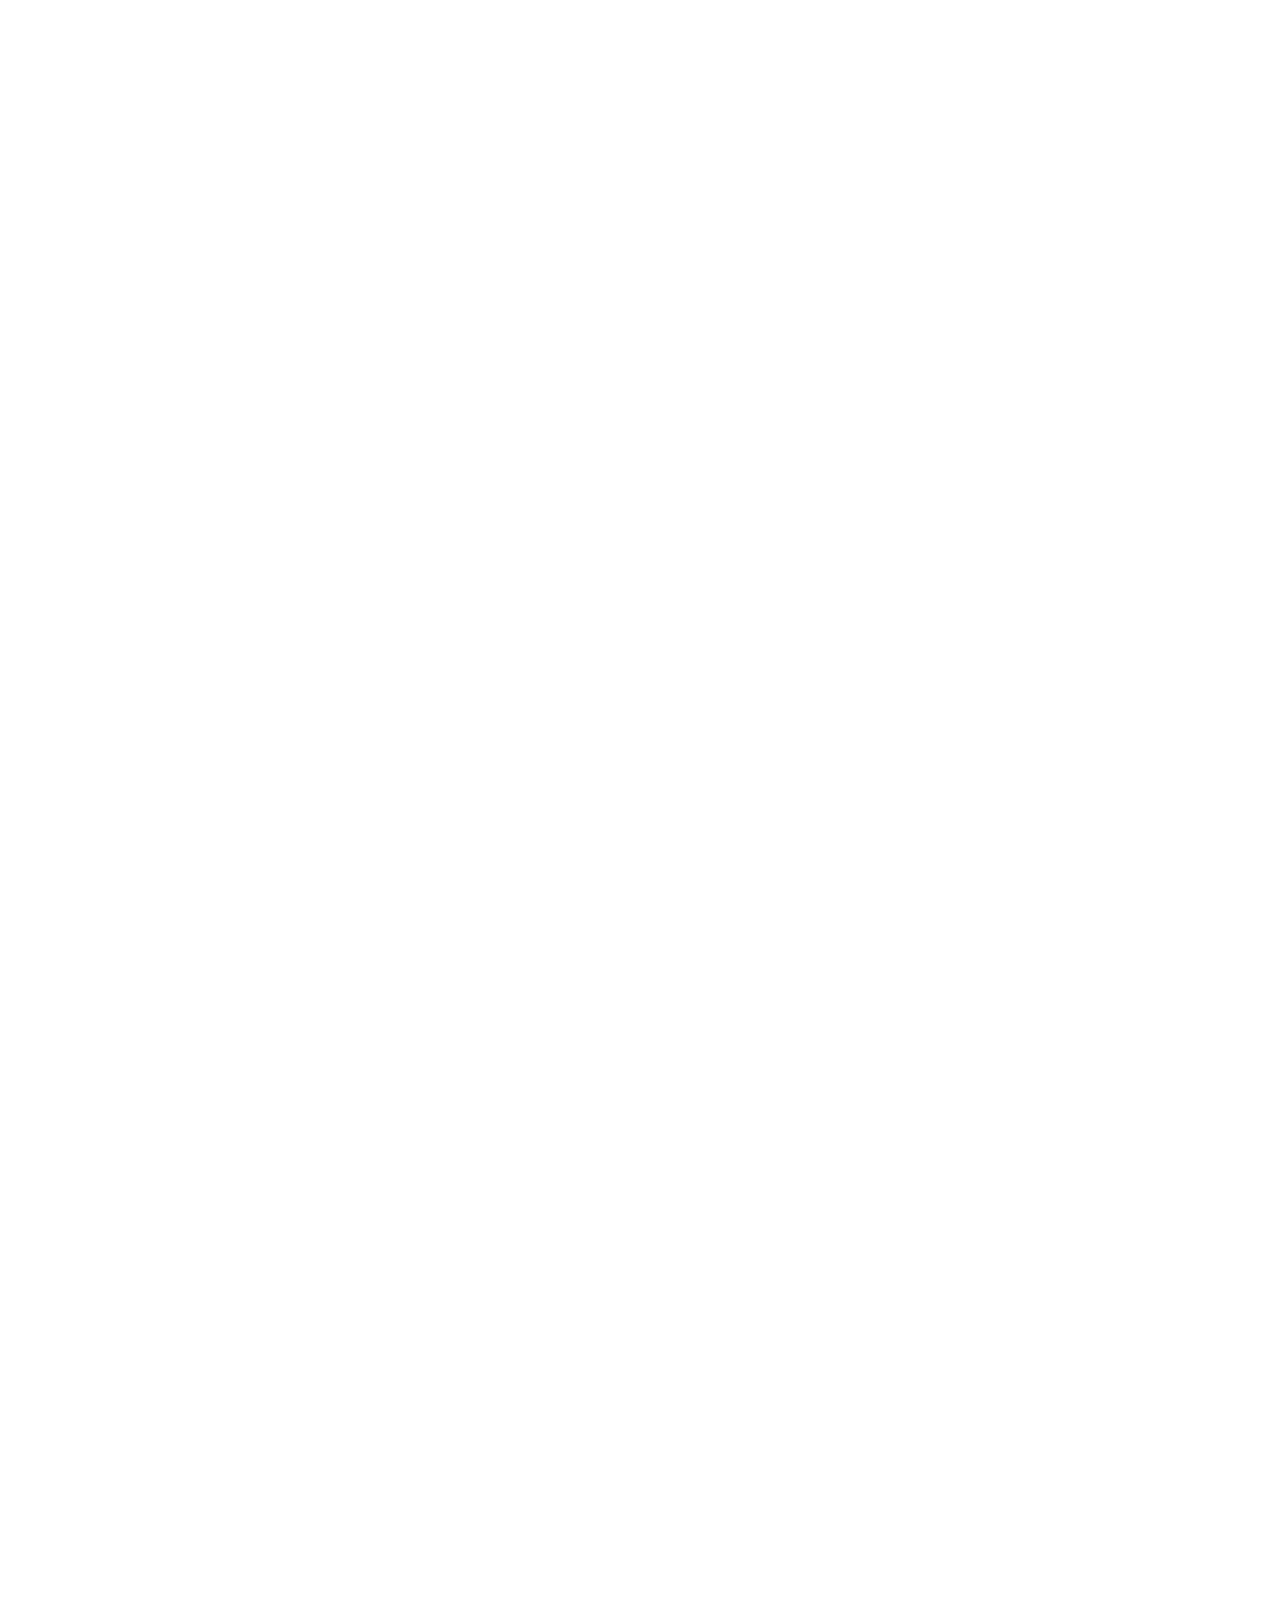
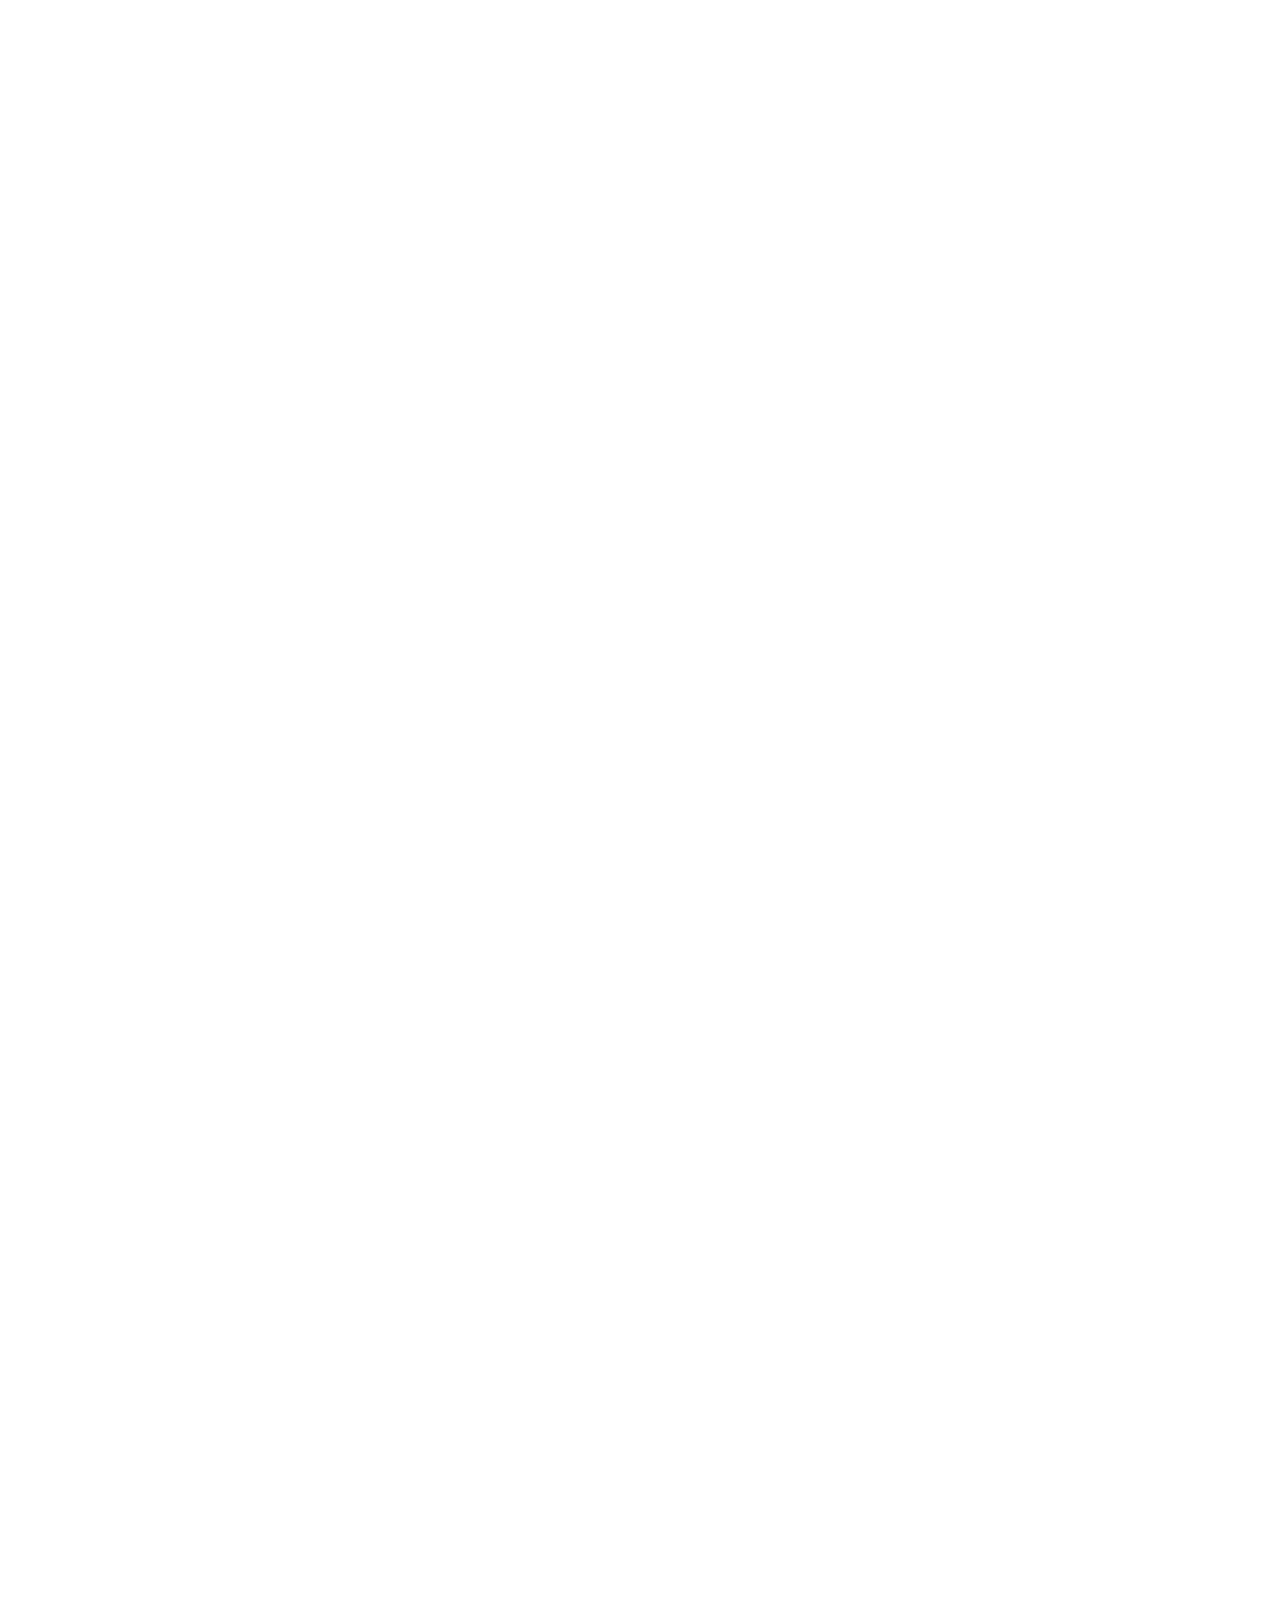
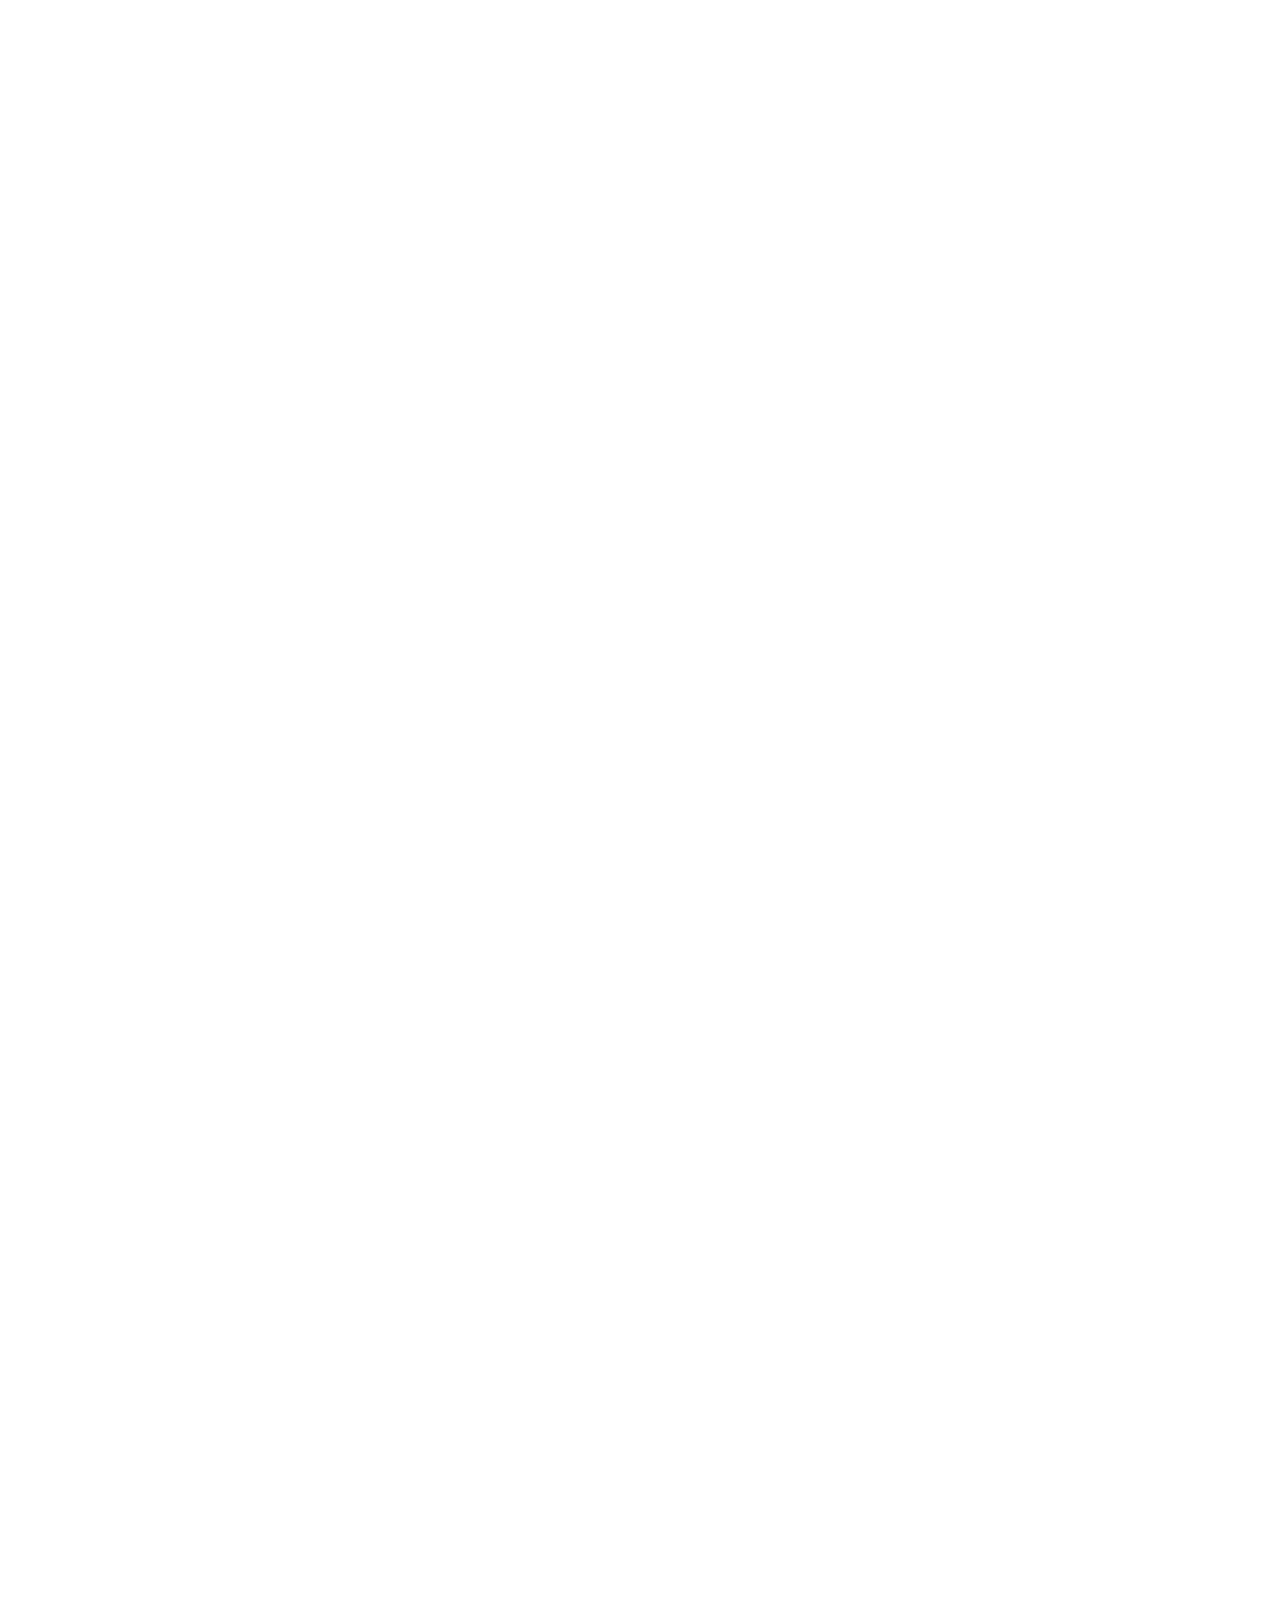
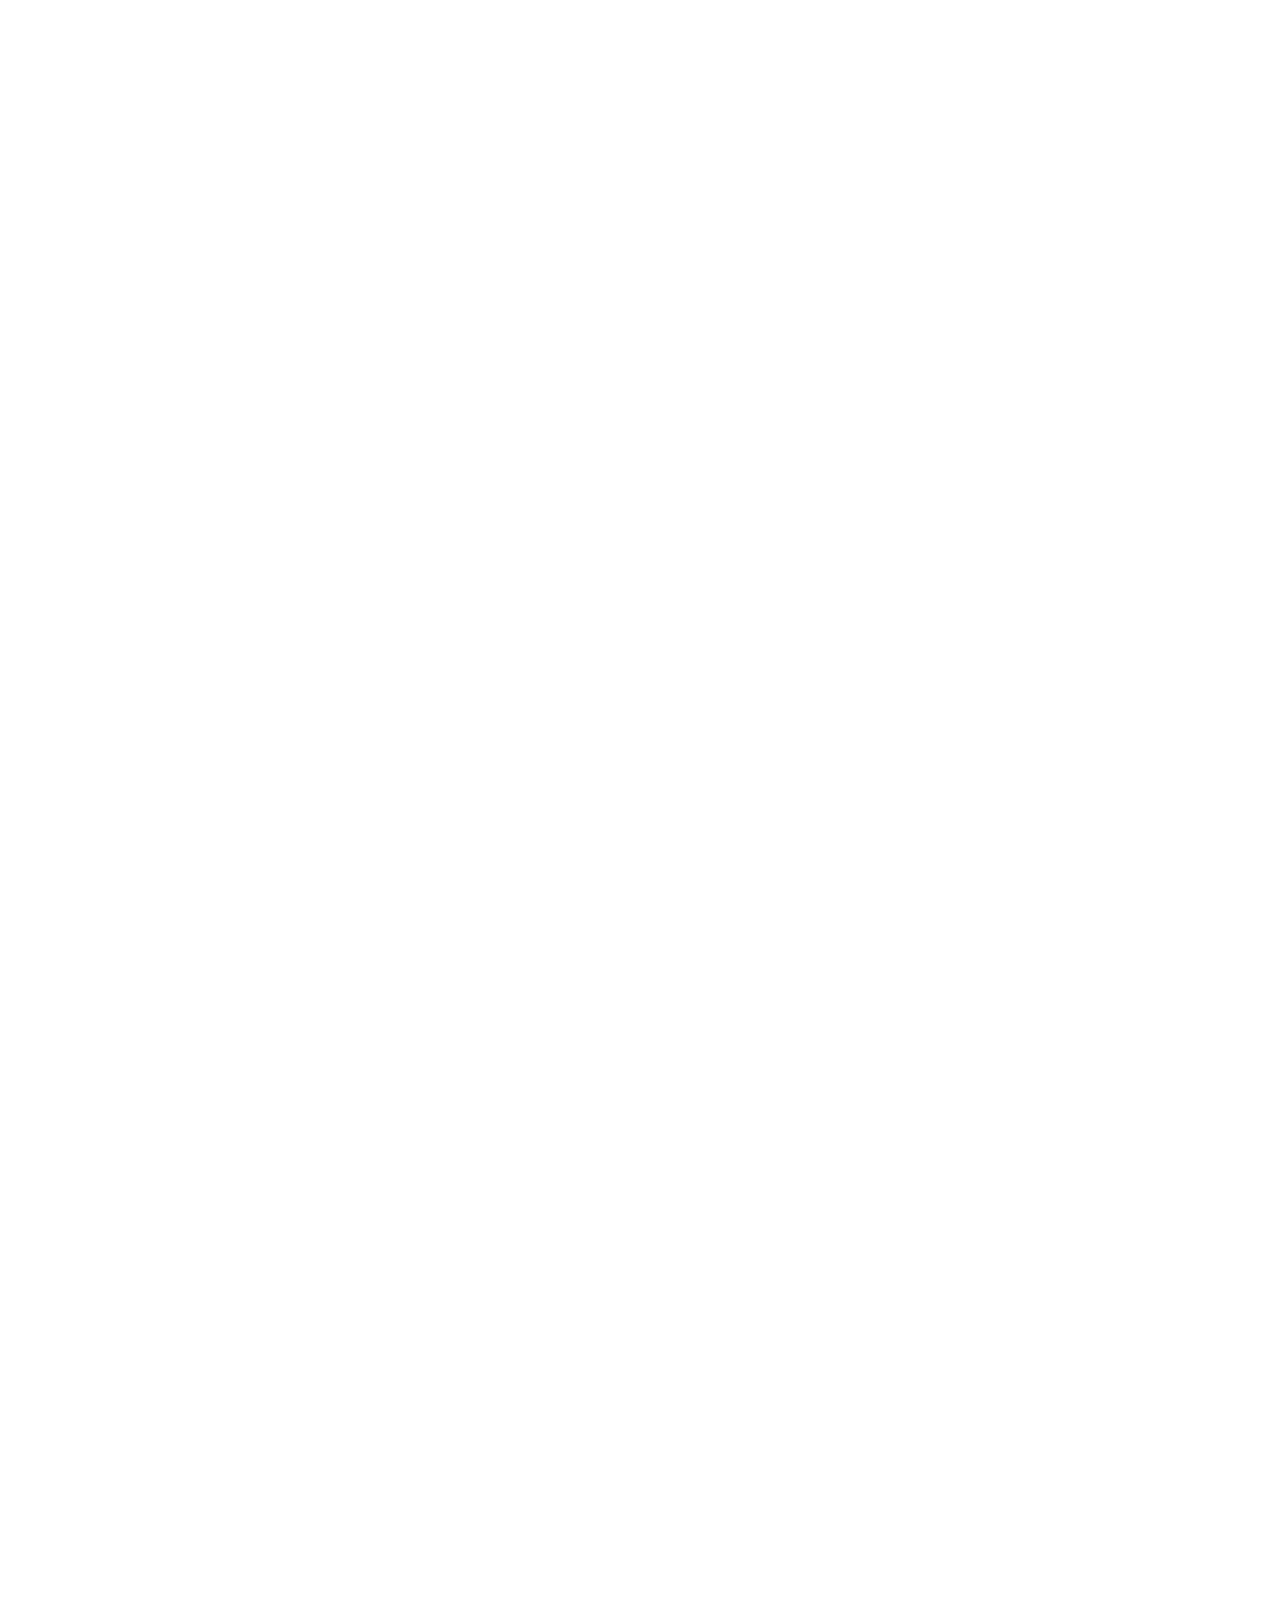
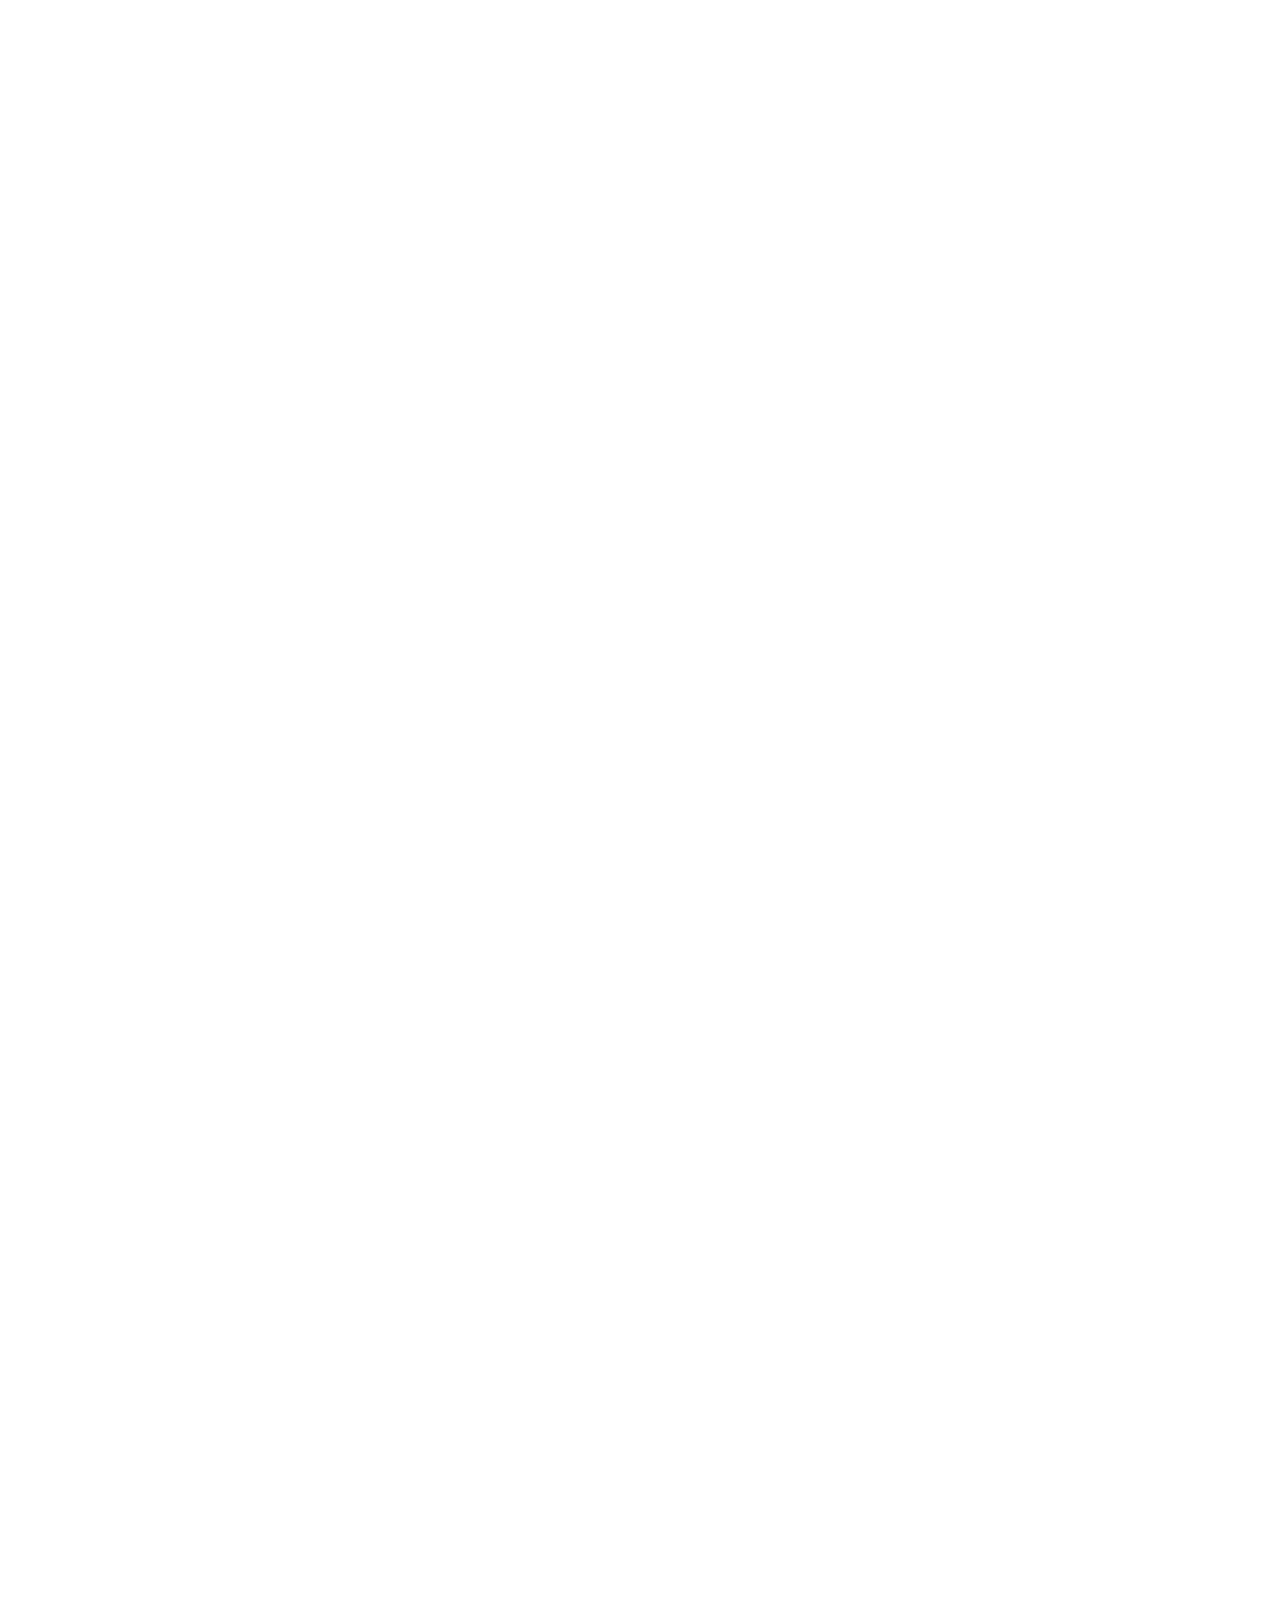
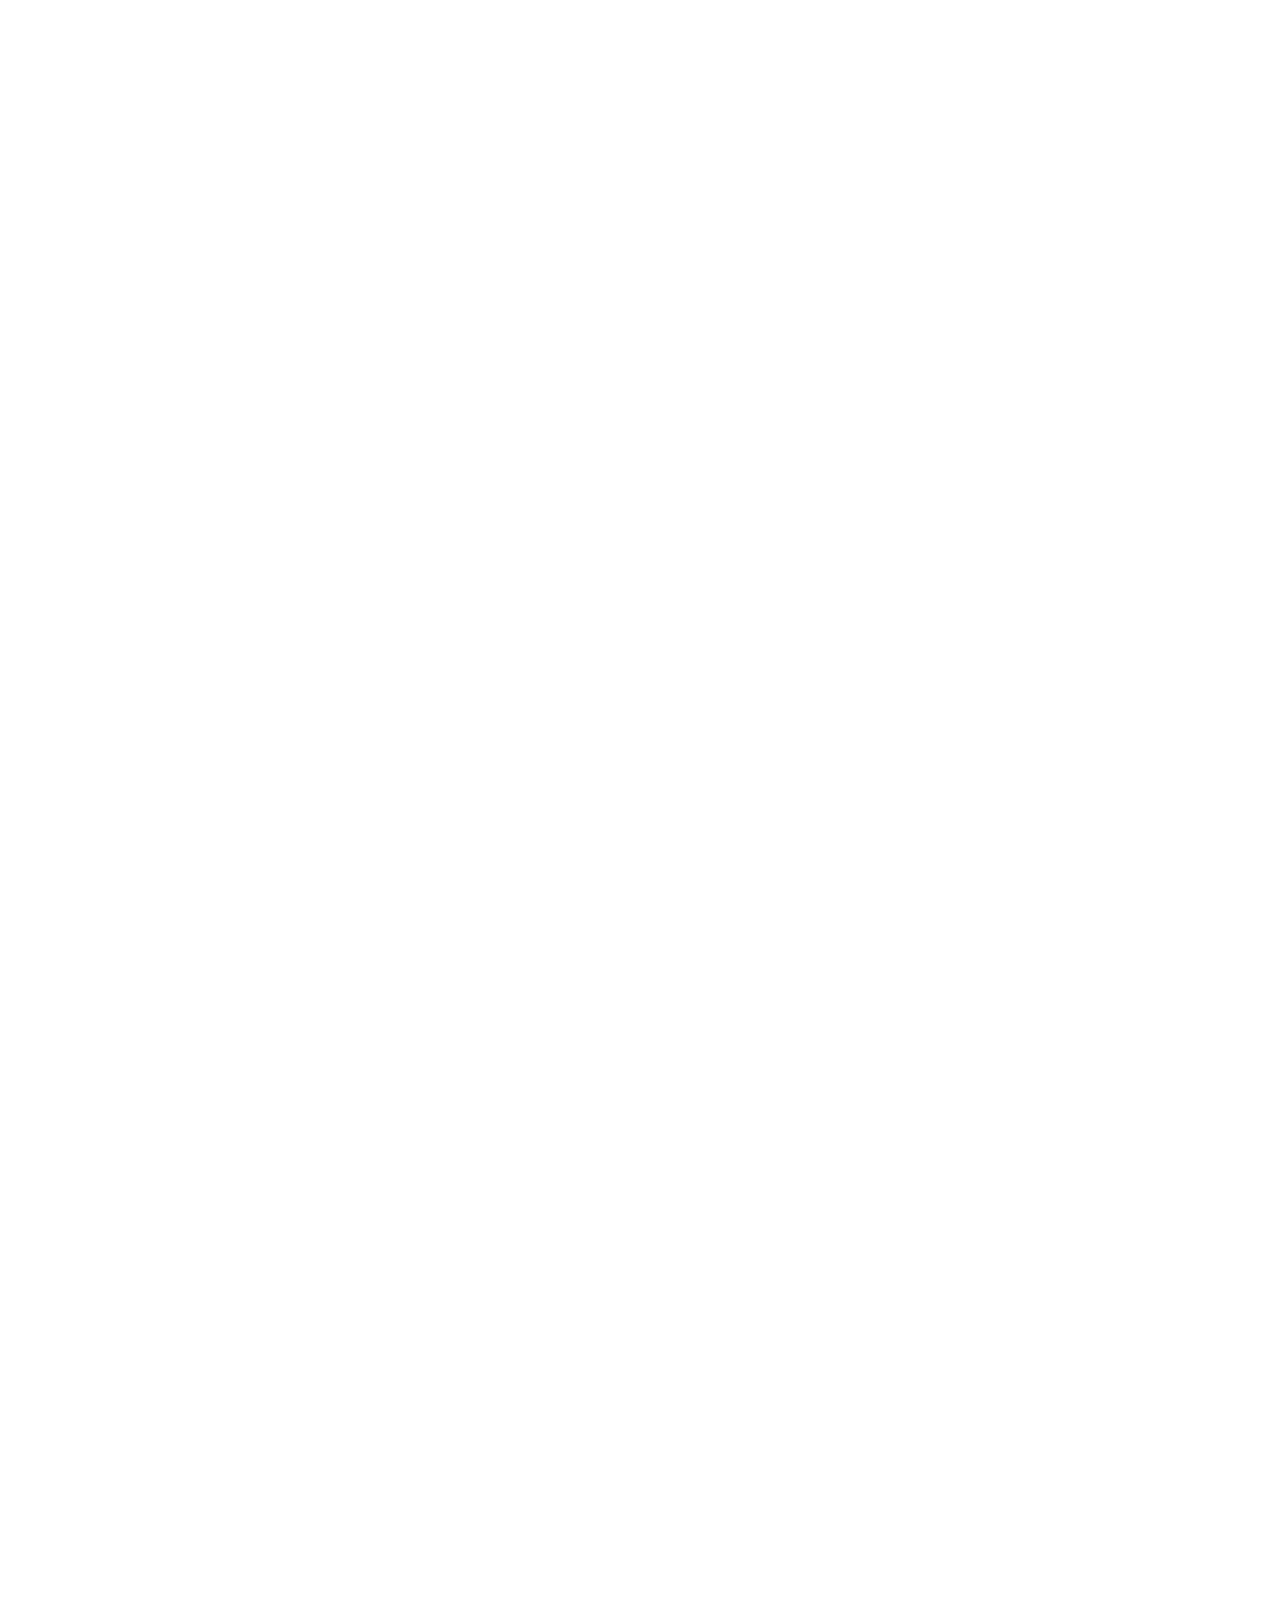
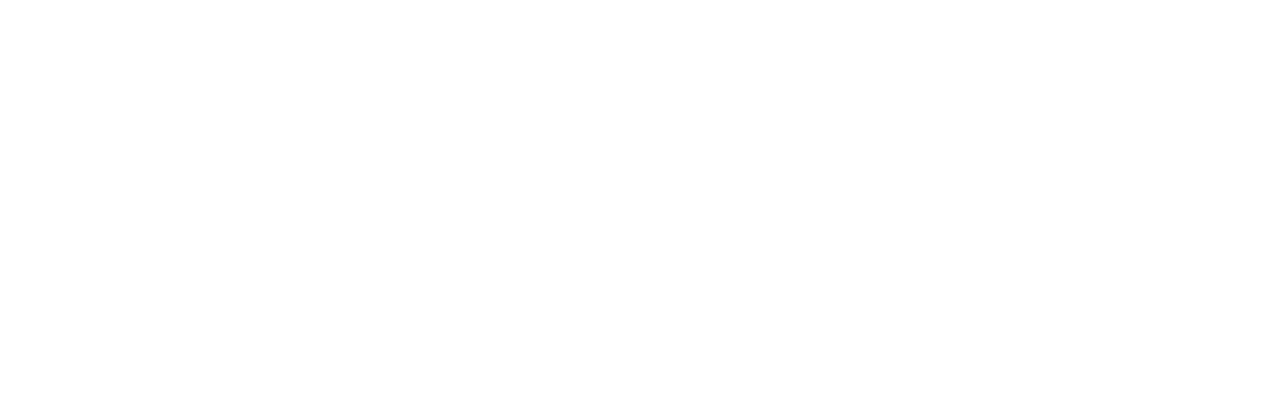
==== index.html @ 6f18d195 "Merge branch 'master' of https://github.com/ApproxNeo/ApproxNeo.github.io" ====
﻿<!DOCTYPE html>

<html lang="en" xmlns="http://www.w3.org/1999/xhtml">
<head>
    <meta charset="utf-8" />
    <title>Maybelline</title>
    <meta name="authors" content="Aidel, Clement, Dashini, Isha, Jing Yu " />
    <meta name="description" content="FED Website" />

    <script src="js/jquery-3.3.1.min.js"></script>
    <script src="js/bootstrap.min.js"></script>
    <script src="https://www.w3schools.com/lib/w3.js"></script>

    <link rel="stylesheet" href="css/harry-styles.css">
    <link rel="stylesheet" href="css/bootstrap.min.css">
</head>
<body>
    
        <!--header-->
        <div class="row">

            <div class="col-sm-12 row-no-gutters">

                <div w3-include-html="header.html"></div>

            </div>
        </div>

        <!--content-->
        <div class="row">
            <div class="col-sm-12">
                <main>

                </main>
            </div>
        </div>

    
    <section style="height:10000px"></section>


    <script>
        w3.includeHTML();
    </script>

</body>
</html>
---- css/harry-styles.css ----
﻿@charset "UTF-8";

/* Set the box-sizing model to border-box for all the elements in the document */

}
* {
  box-sizing: inherit;
}
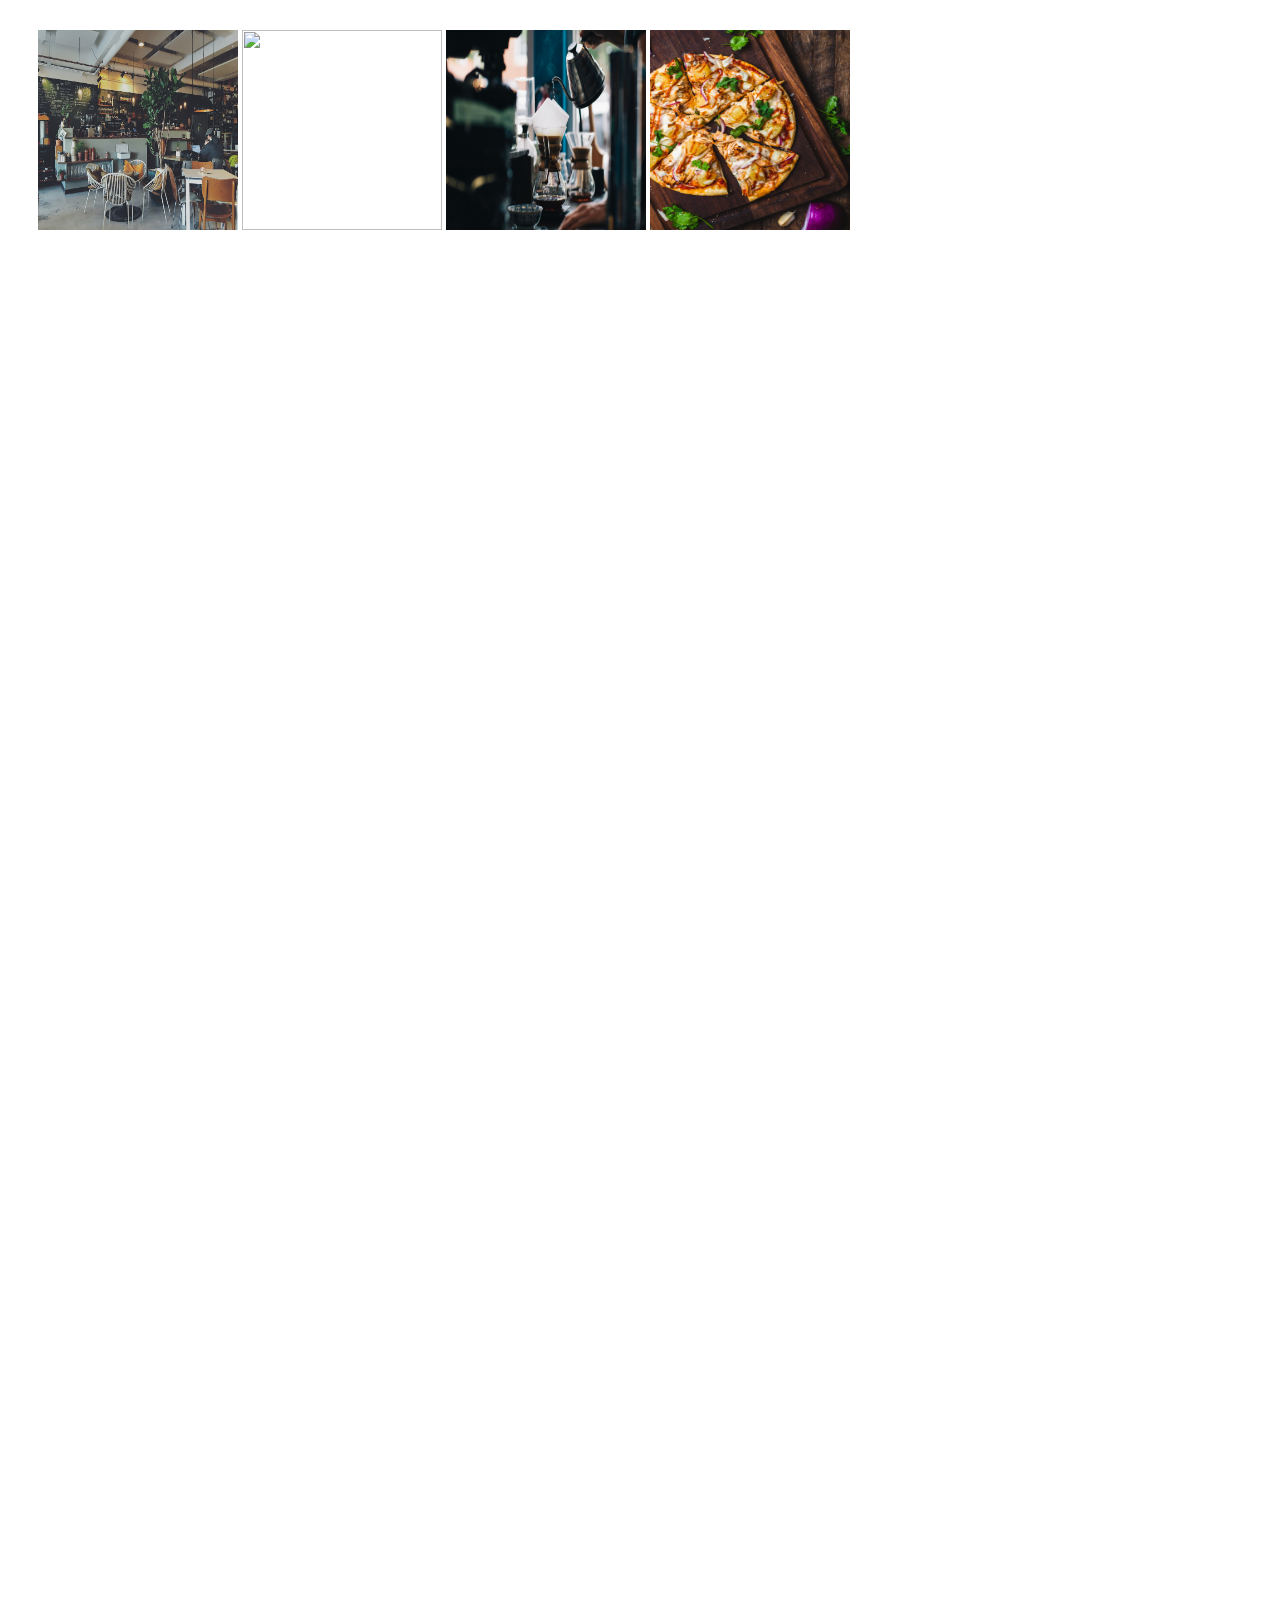
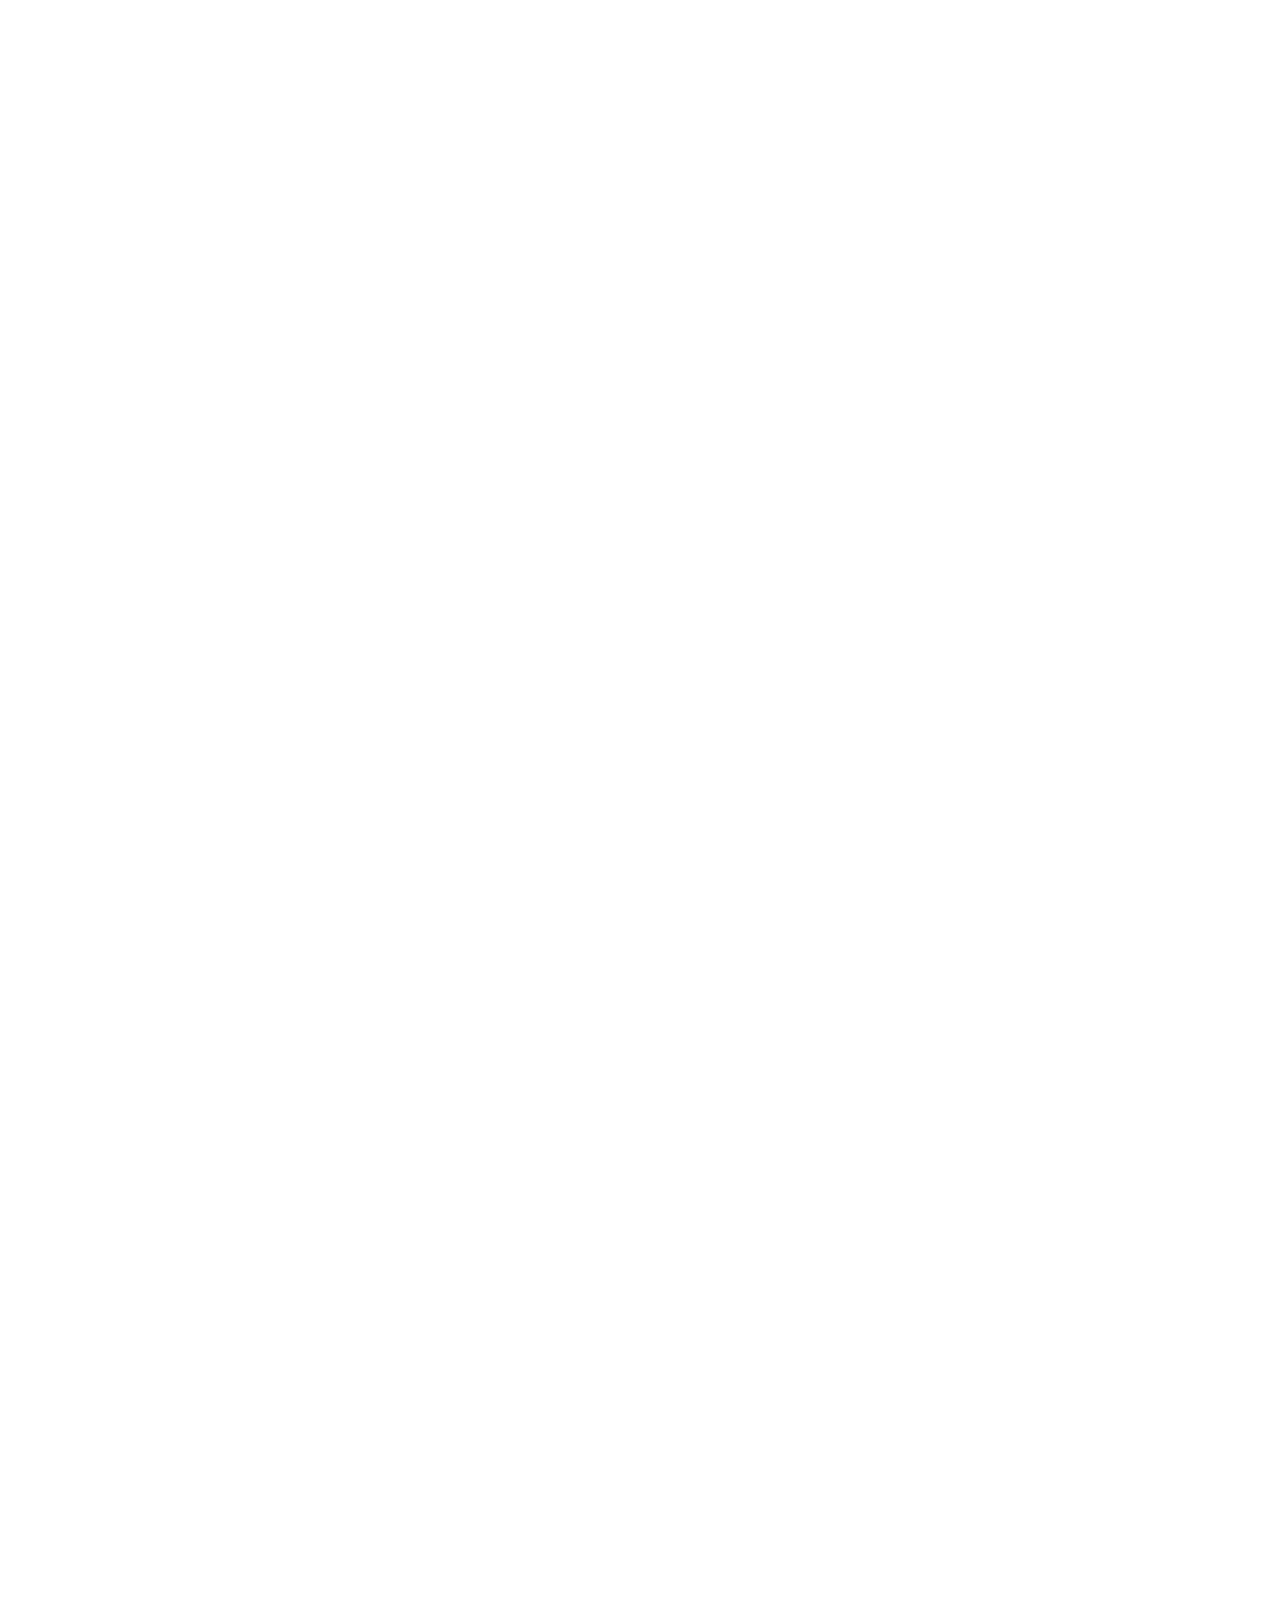
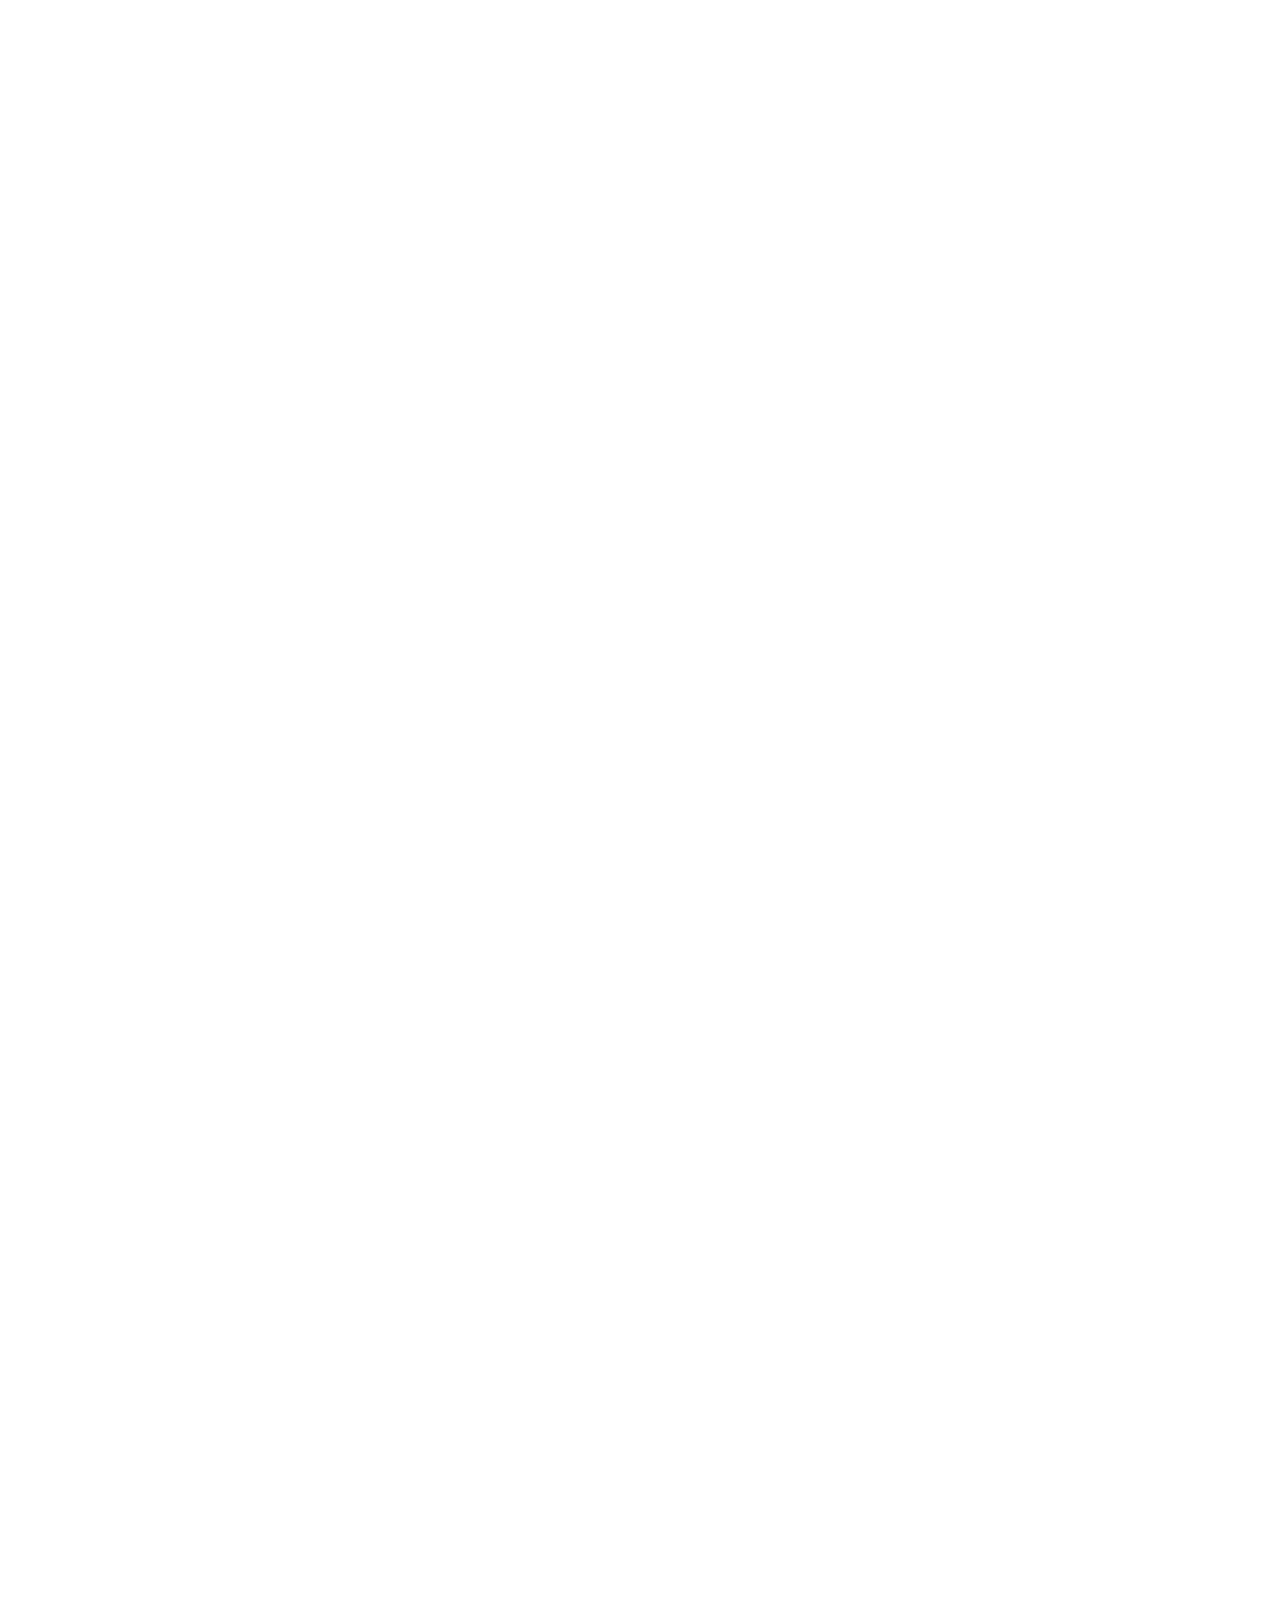
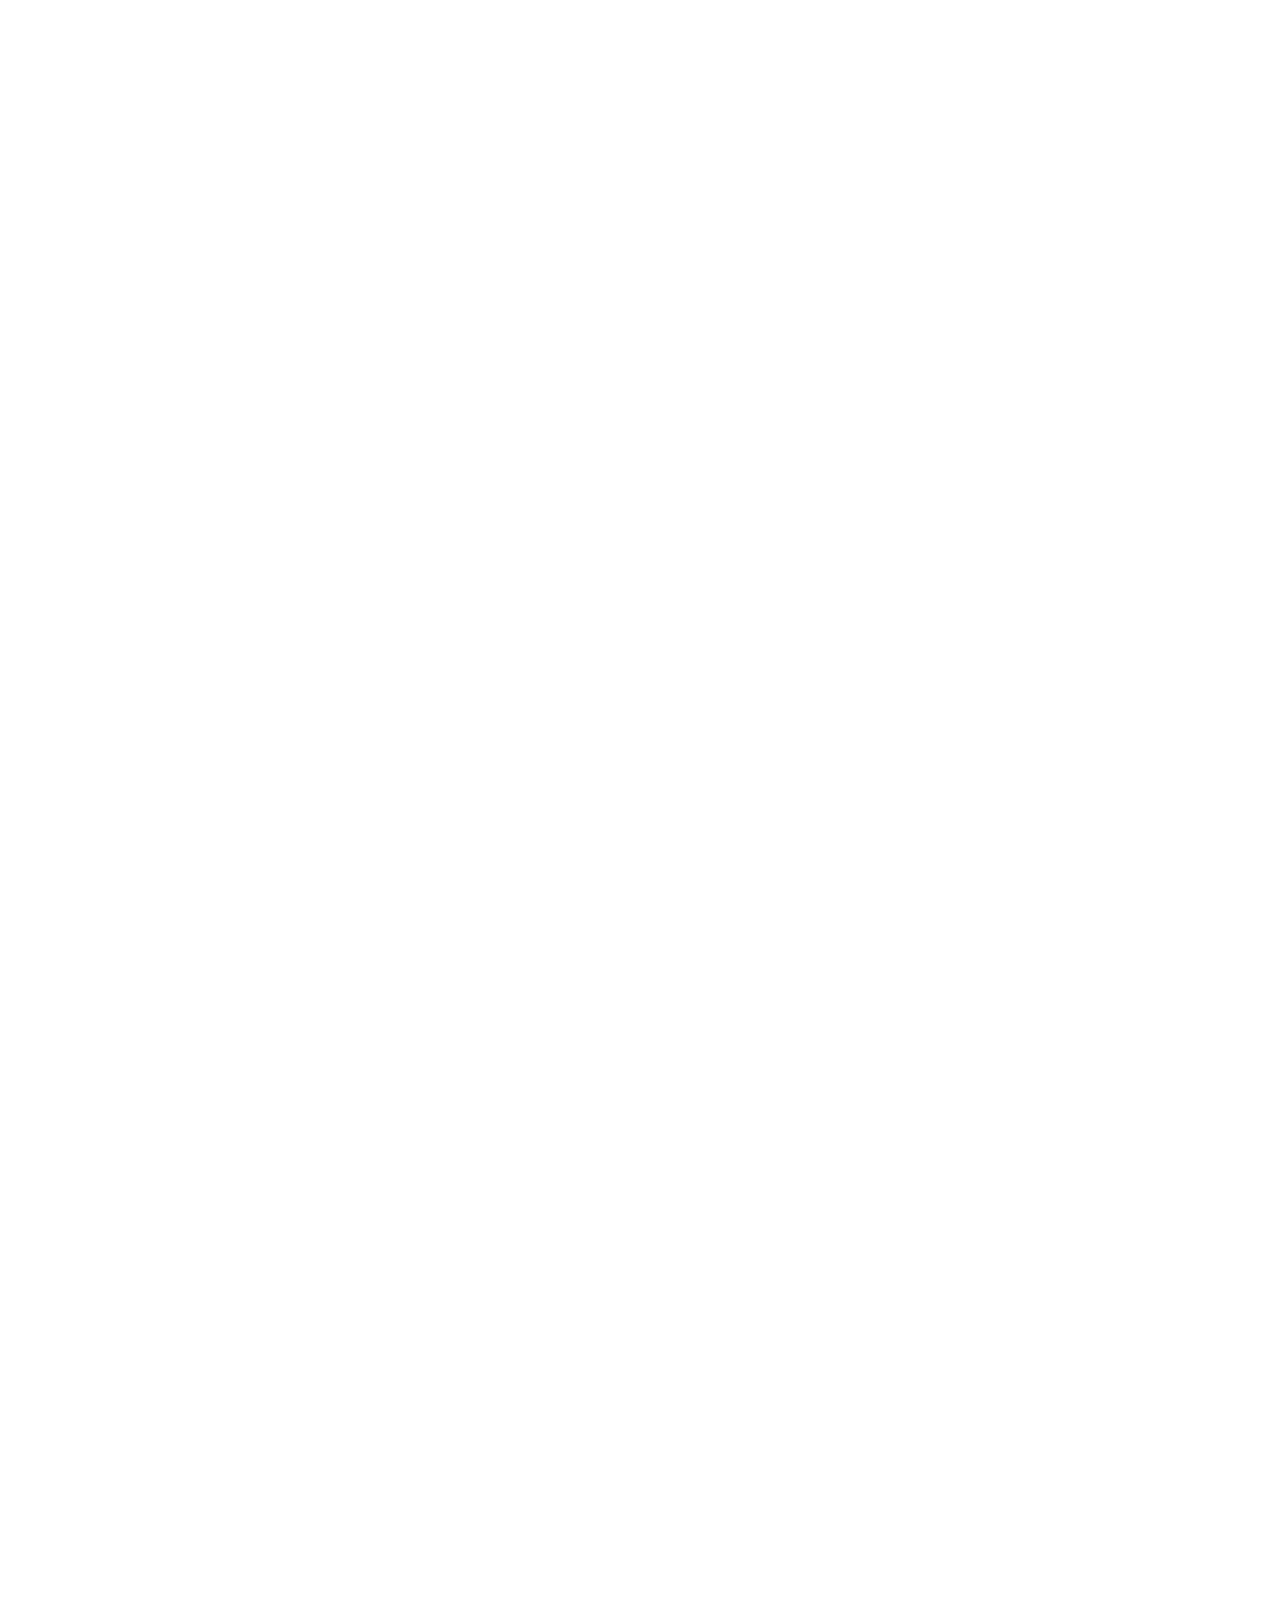
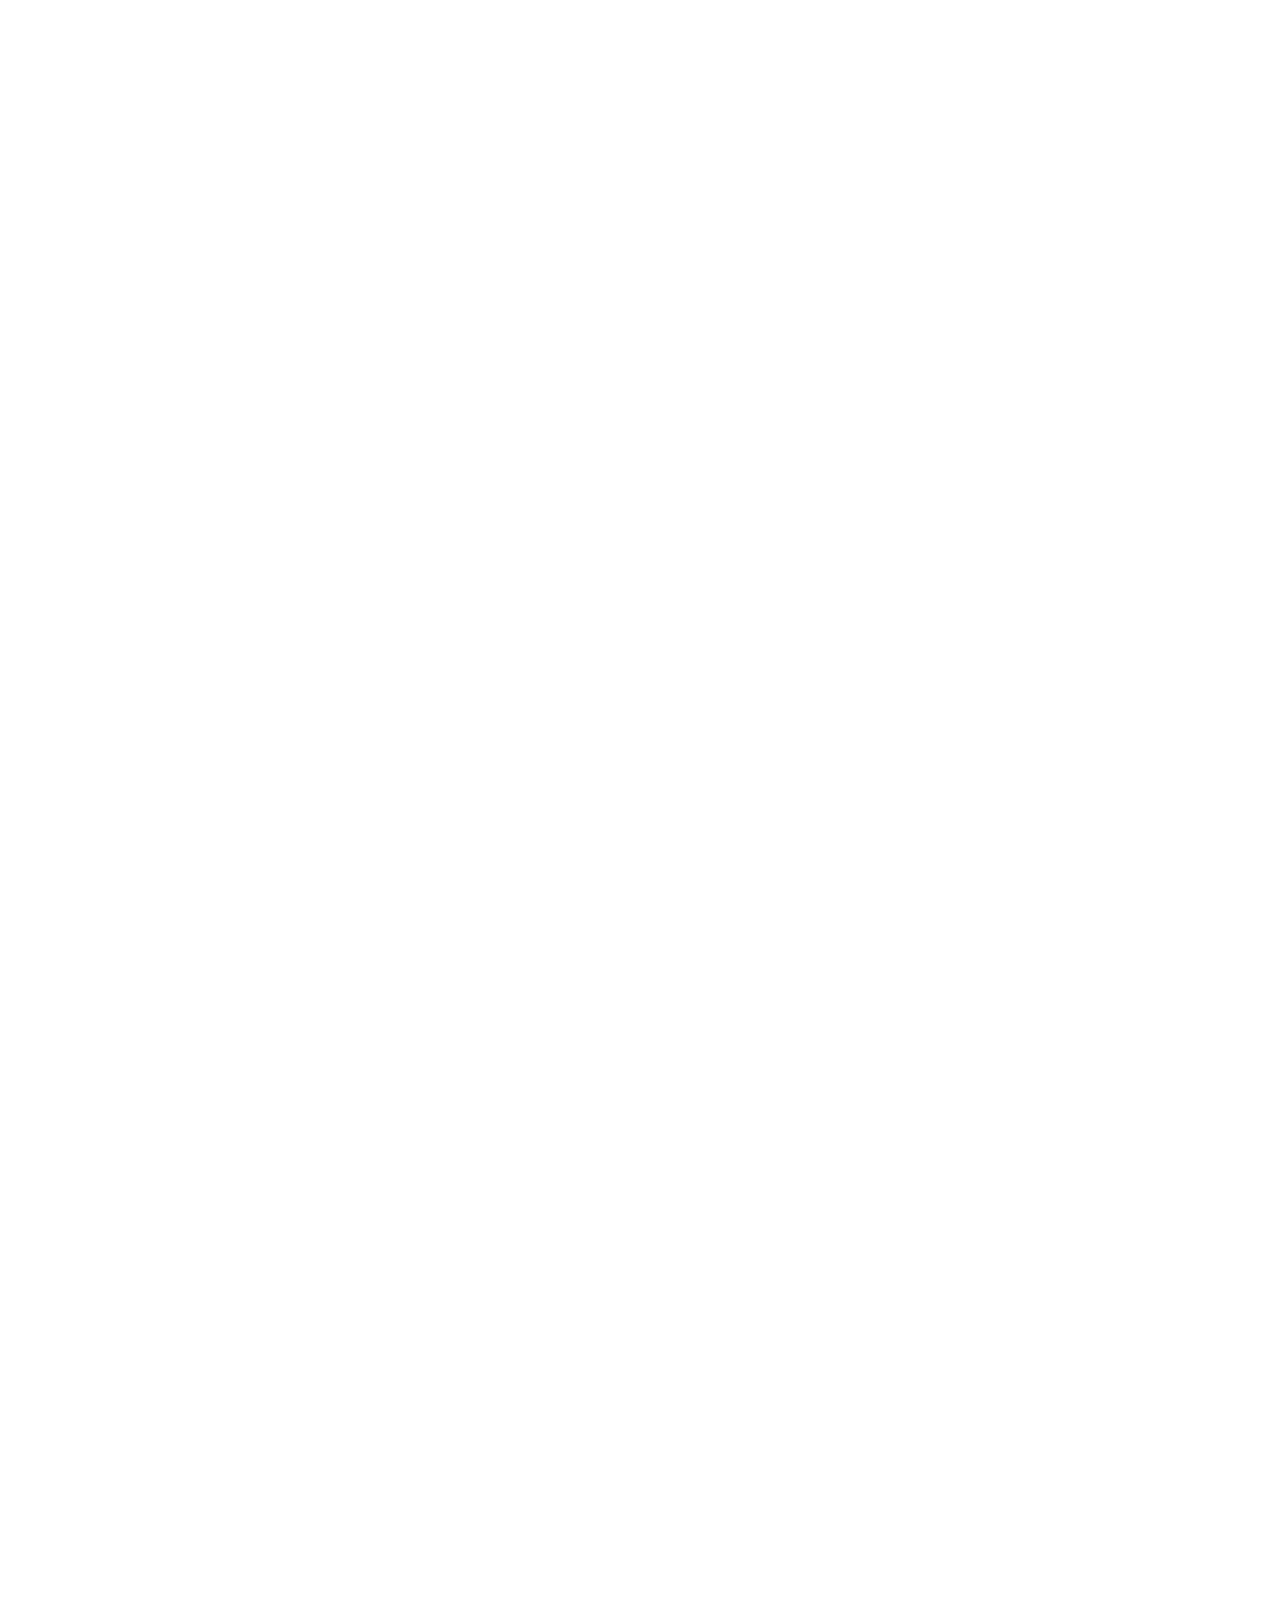
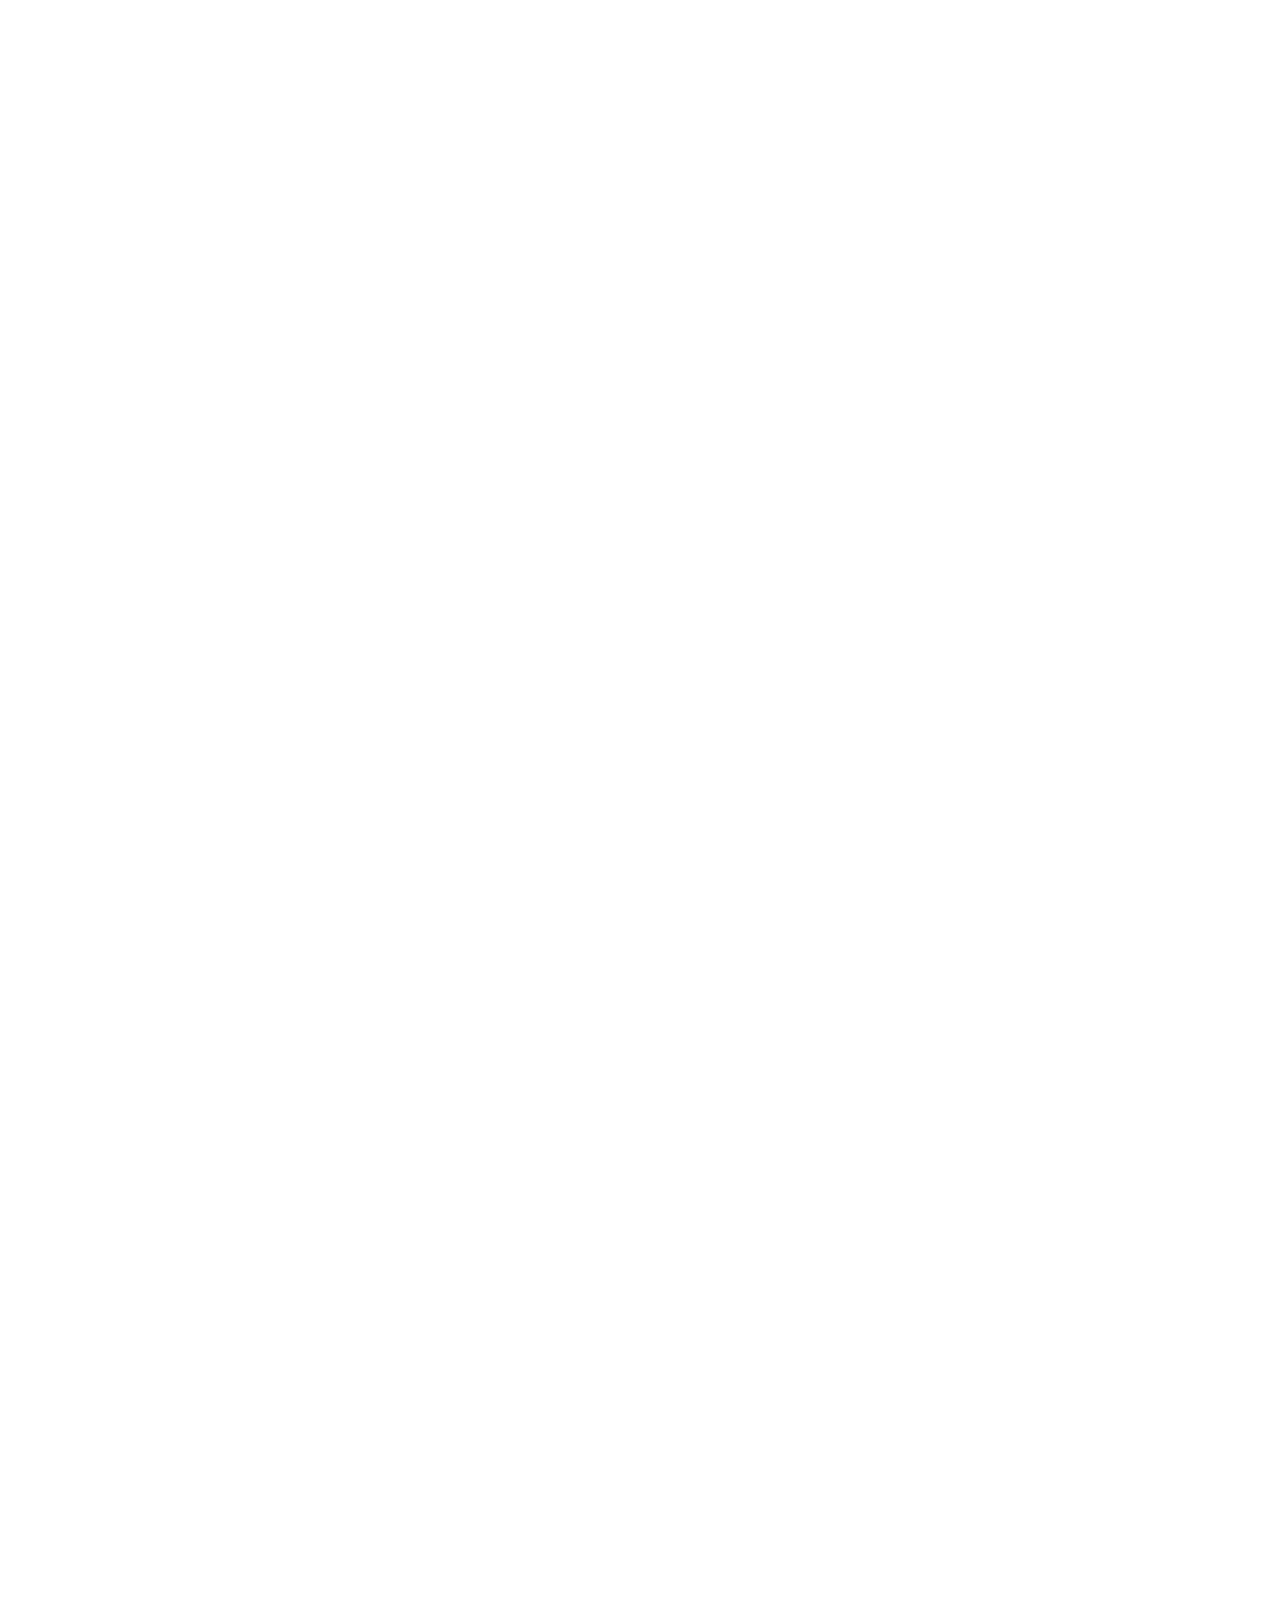
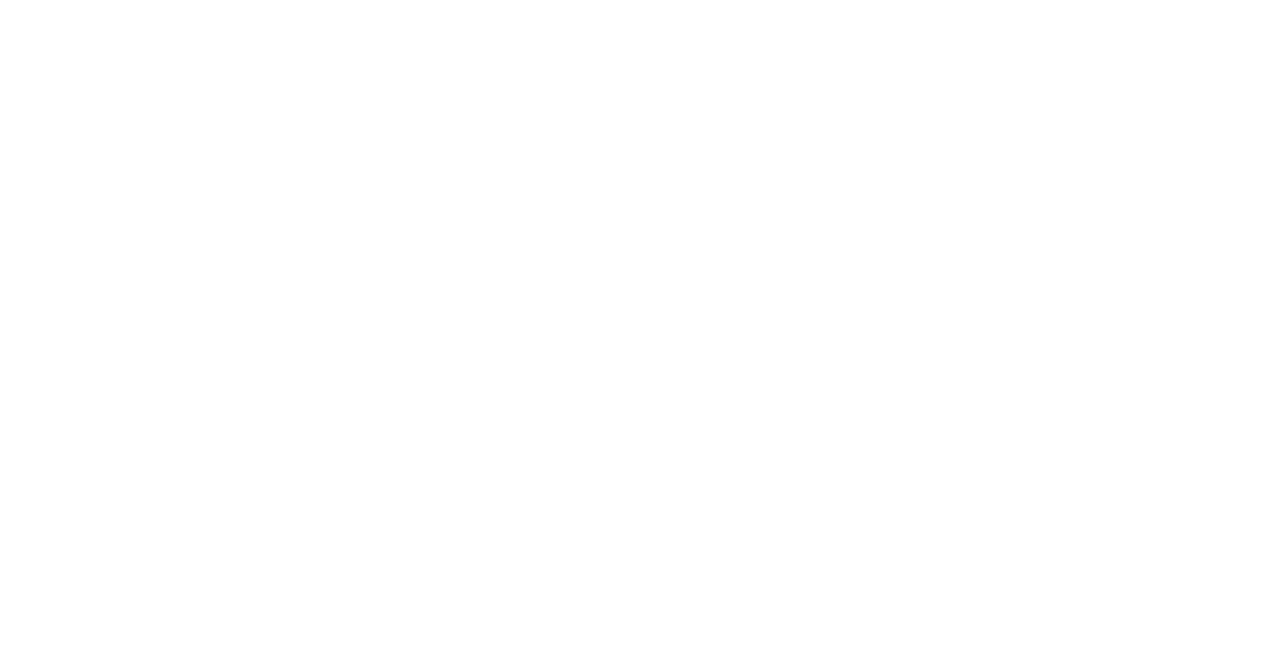
==== commit 37620e7d: "Merge branch 'master' of https://github.com/ApproxNeo/FED_Maybelline" ====
--- a/index.html
+++ b/index.html
@@ -6,36 +6,41 @@
     <title>Maybelline</title>
     <meta name="authors" content="Aidel, Clement, Dashini, Isha, Jing Yu " />
     <meta name="description" content="FED Website" />
-
+    <!--bootstrap-->
     <script src="js/jquery-3.3.1.min.js"></script>
     <script src="js/bootstrap.min.js"></script>
     <script src="https://www.w3schools.com/lib/w3.js"></script>
-
+    <!--stylesheets-->
     <link rel="stylesheet" href="css/harry-styles.css">
     <link rel="stylesheet" href="css/bootstrap.min.css">
+    <!--scripts-->
+    <script src="https://ajax.googleapis.com/ajax/libs/jquery/3.3.1/jquery.min.js"></script>
+    <script src="js/index-slideshow/slideshow.js"></script>
 </head>
 <body>
-    
-        <!--header-->
-        <div class="row">
 
-            <div class="col-sm-12 row-no-gutters">
+    <!--header-->
+    <div class="row">
 
-                <div w3-include-html="header.html"></div>
+        <div class="col-sm-12 row-no-gutters">
 
-            </div>
+            <div w3-include-html="header.html"></div>
+
         </div>
+    </div>
 
-        <!--content-->
-        <div class="row">
-            <div class="col-sm-12">
-                <main>
+    <!--content-->
+    <div class="row">
+        <div class="col-sm-12">
+            <main onload="fadeImage(4);">
+                <img id="1" src="images/index-slideshow/cafe.jpg" />
+                <img id="2" src="images/index-slideshow/cake.jpg" />
+                <img id="3" src="images/index-slideshow/coffee.jpg" />
+                <img id="4" src="images/index-slideshow/pizza.jpg" />
+            </main>
+        </div>
+    </div>
 
-                </main>
-            </div>
-        </div>
-
-    
     <section style="height:10000px"></section>
 
 
--- a/css/harry-styles.css
+++ b/css/harry-styles.css
@@ -3,6 +3,22 @@
 /* Set the box-sizing model to border-box for all the elements in the document */
 
 }
+
 * {
   box-sizing: inherit;
-}+}
+
+main{
+    margin:20px;
+    padding:10px;
+}
+
+    main img {
+        height: 200px;
+        width: 200px;
+        /*
+        position: absolute;
+        left: 0;
+        top: 0;
+        */
+    }
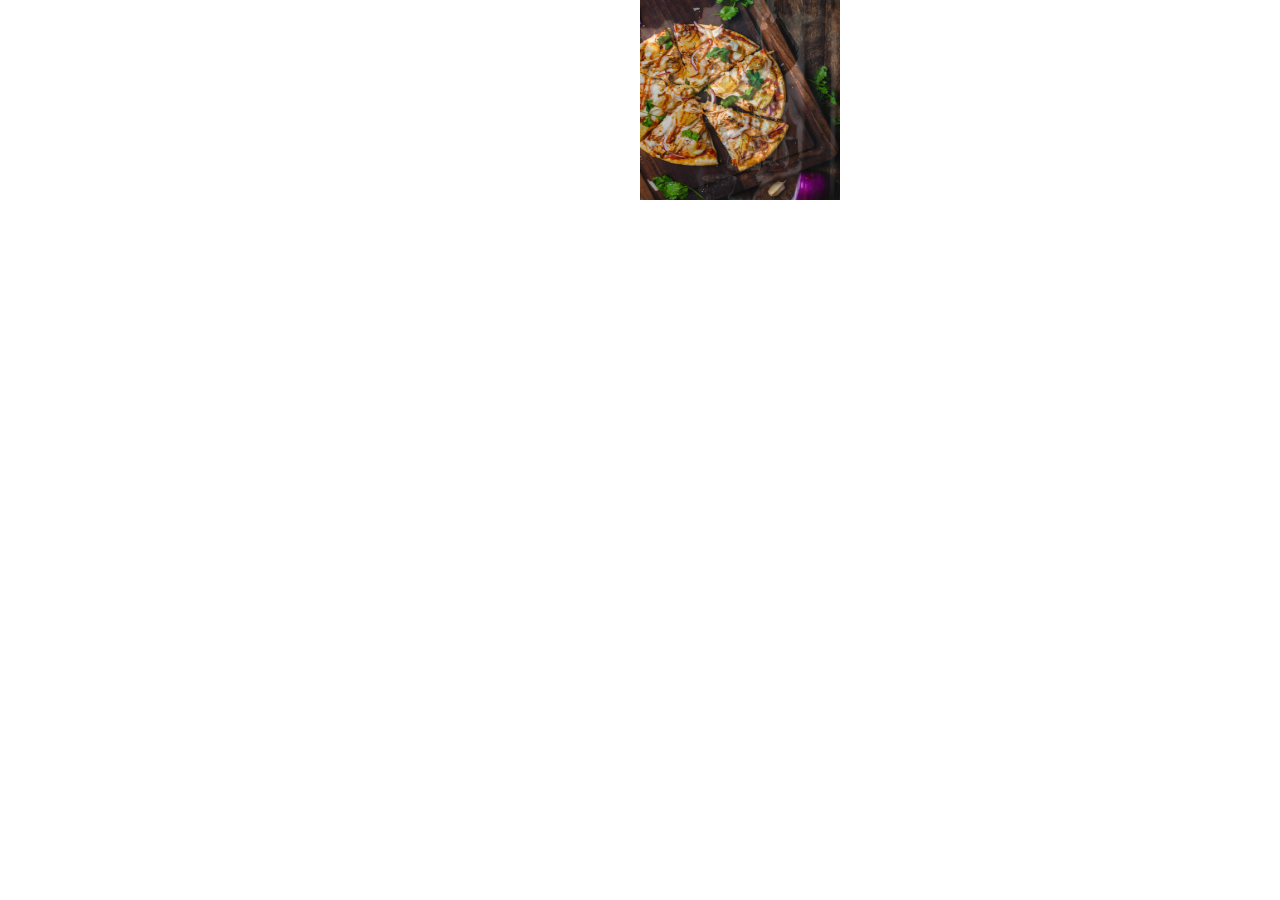
==== commit 5d244e4d: "a" ====
--- a/index.html
+++ b/index.html
@@ -11,7 +11,7 @@
     <script src="js/bootstrap.min.js"></script>
     <script src="https://www.w3schools.com/lib/w3.js"></script>
     <!--stylesheets-->
-    <link rel="stylesheet" href="css/harry-styles.css">
+    <link rel="stylesheet" href="css/harry-styles.css" defer>
     <link rel="stylesheet" href="css/bootstrap.min.css">
     <!--scripts-->
     <script src="https://ajax.googleapis.com/ajax/libs/jquery/3.3.1/jquery.min.js"></script>
@@ -28,25 +28,21 @@
 
         </div>
     </div>
+    <script src ="https://ajax.googleapis.com/ajax/libs/jquery/3.3.1/jquery.min.js"></script>
 
     <!--content-->
-    <div class="row">
-        <div class="col-sm-12">
-            <main onload="fadeImage(4);">
-                <img id="1" src="images/index-slideshow/cafe.jpg" />
-                <img id="2" src="images/index-slideshow/cake.jpg" />
-                <img id="3" src="images/index-slideshow/coffee.jpg" />
-                <img id="4" src="images/index-slideshow/pizza.jpg" />
-            </main>
-        </div>
-    </div>
-
-    <section style="height:10000px"></section>
-
 
     <script>
         w3.includeHTML();
     </script>
 
 </body>
+
+<body onload="fadeImage(4);">
+    <img id="1" src="images/index-slideshow/cafe.jpg" />
+    <img id="2" src="images/index-slideshow/cake.jpg" />
+    <img id="3" src="images/index-slideshow/coffee.jpg" />
+    <img id="4" src="images/index-slideshow/pizza.jpg" />
+</body>
+
 </html>--- a/css/harry-styles.css
+++ b/css/harry-styles.css
@@ -13,12 +13,12 @@
     padding:10px;
 }
 
-    main img {
+    body img {
         height: 200px;
         width: 200px;
-        /*
+        
         position: absolute;
-        left: 0;
+        left: 50%;
         top: 0;
-        */
+        
     }
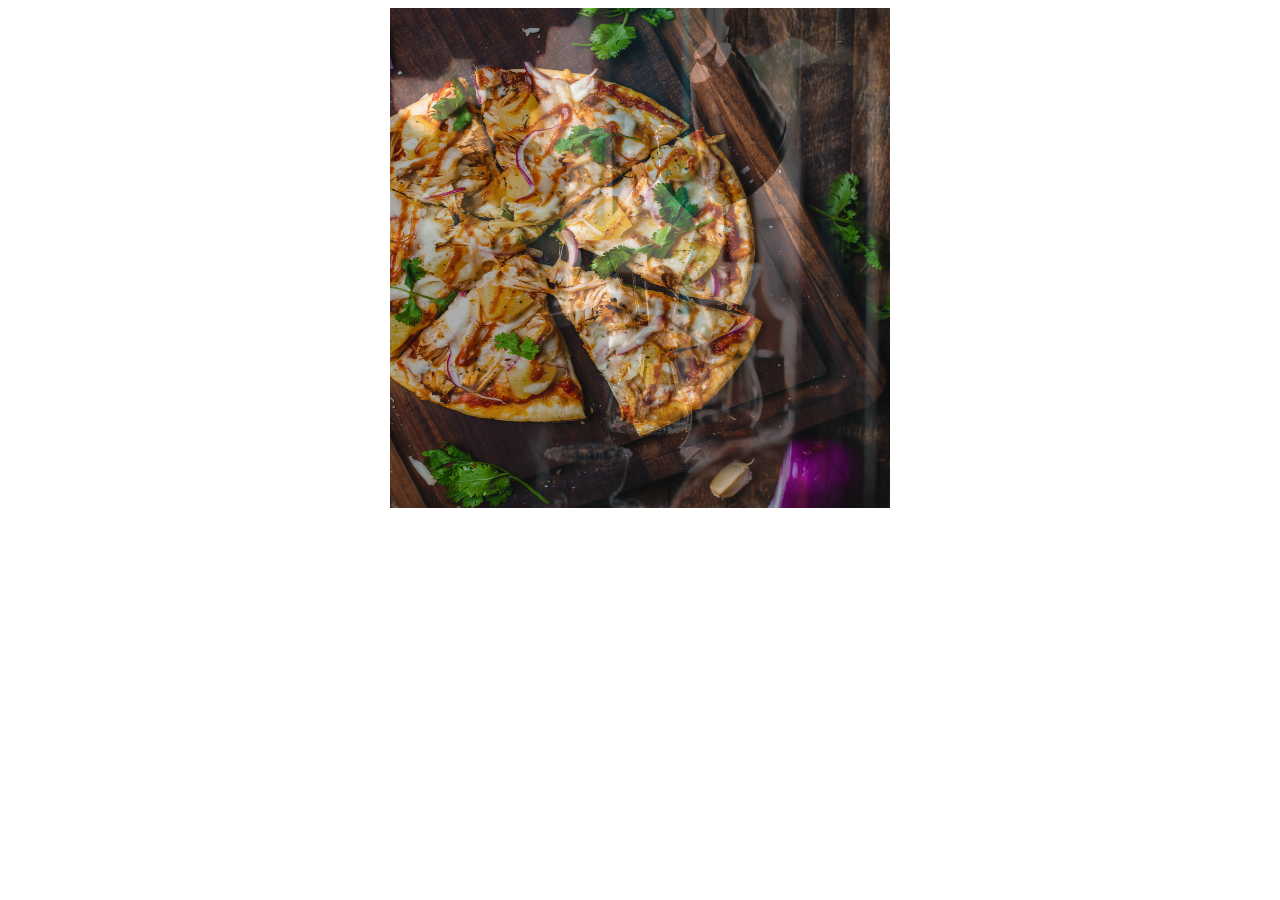
==== commit 3d51d136: "Fixed jquery sllides" ====
--- a/index.html
+++ b/index.html
@@ -17,7 +17,7 @@
     <script src="https://ajax.googleapis.com/ajax/libs/jquery/3.3.1/jquery.min.js"></script>
     <script src="js/index-slideshow/slideshow.js"></script>
 </head>
-<body>
+<body onload="fadeImage(4);">
 
     <!--header-->
     <div class="row">
@@ -28,9 +28,13 @@
 
         </div>
     </div>
-    <script src ="https://ajax.googleapis.com/ajax/libs/jquery/3.3.1/jquery.min.js"></script>
+    <script src="https://ajax.googleapis.com/ajax/libs/jquery/3.3.1/jquery.min.js"></script>
 
     <!--content-->
+    <img id="1" src="images/index-slideshow/cafe.jpg" />
+    <img id="2" src="images/index-slideshow/cake.jpg" />
+    <img id="3" src="images/index-slideshow/coffee.jpg" />
+    <img id="4" src="images/index-slideshow/pizza.jpg" />
 
     <script>
         w3.includeHTML();
@@ -39,10 +43,7 @@
 </body>
 
 <body onload="fadeImage(4);">
-    <img id="1" src="images/index-slideshow/cafe.jpg" />
-    <img id="2" src="images/index-slideshow/cake.jpg" />
-    <img id="3" src="images/index-slideshow/coffee.jpg" />
-    <img id="4" src="images/index-slideshow/pizza.jpg" />
+    
 </body>
 
 </html>--- a/css/harry-styles.css
+++ b/css/harry-styles.css
@@ -13,12 +13,20 @@
     padding:10px;
 }
 
-    body img {
-        height: 200px;
-        width: 200px;
-        
-        position: absolute;
-        left: 50%;
-        top: 0;
-        
-    }
+#slideshow {
+    margin: auto;
+    width: 60%;
+    border: 3px solid #73AD21;
+    padding: 10px;
+    top: 50%;
+}
+body img {
+    position: absolute;
+    margin: auto;
+    left: 0;
+    right: 0;
+    
+    height:500px;
+    width:500px;
+
+}
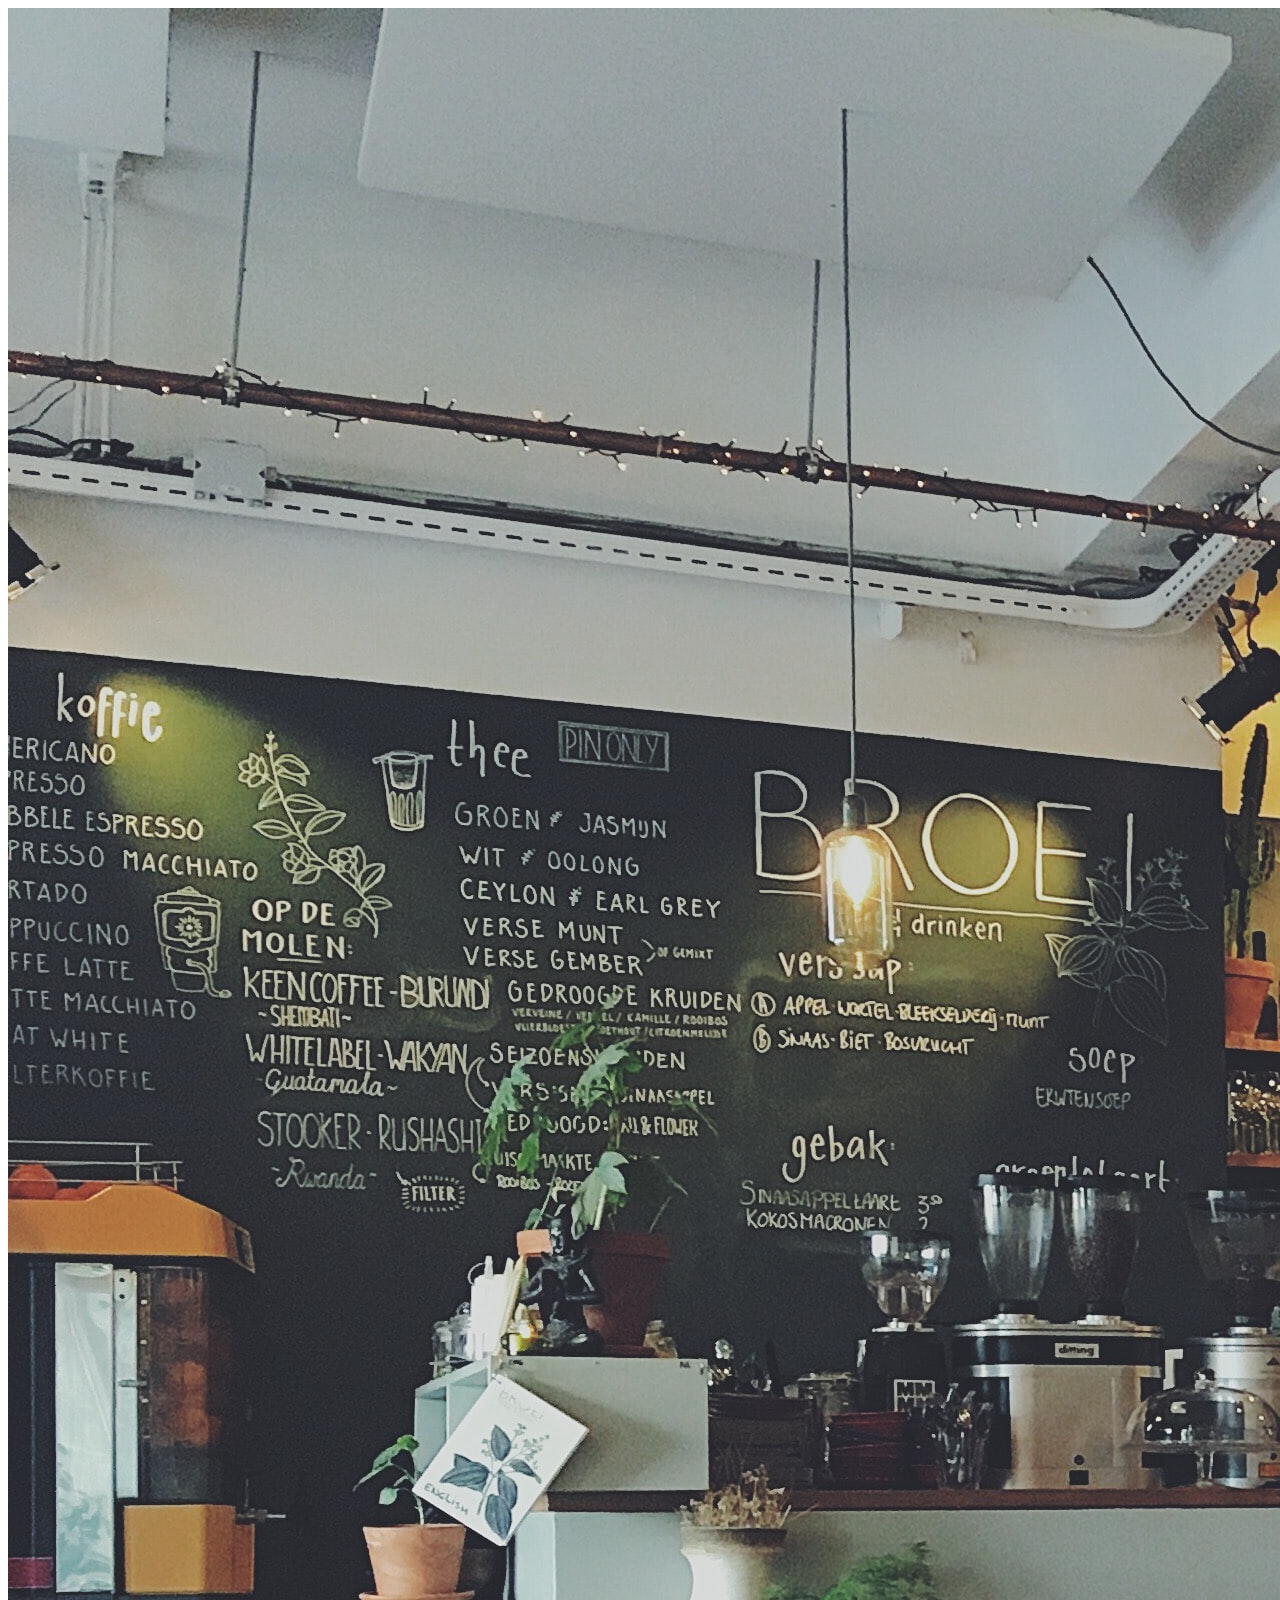
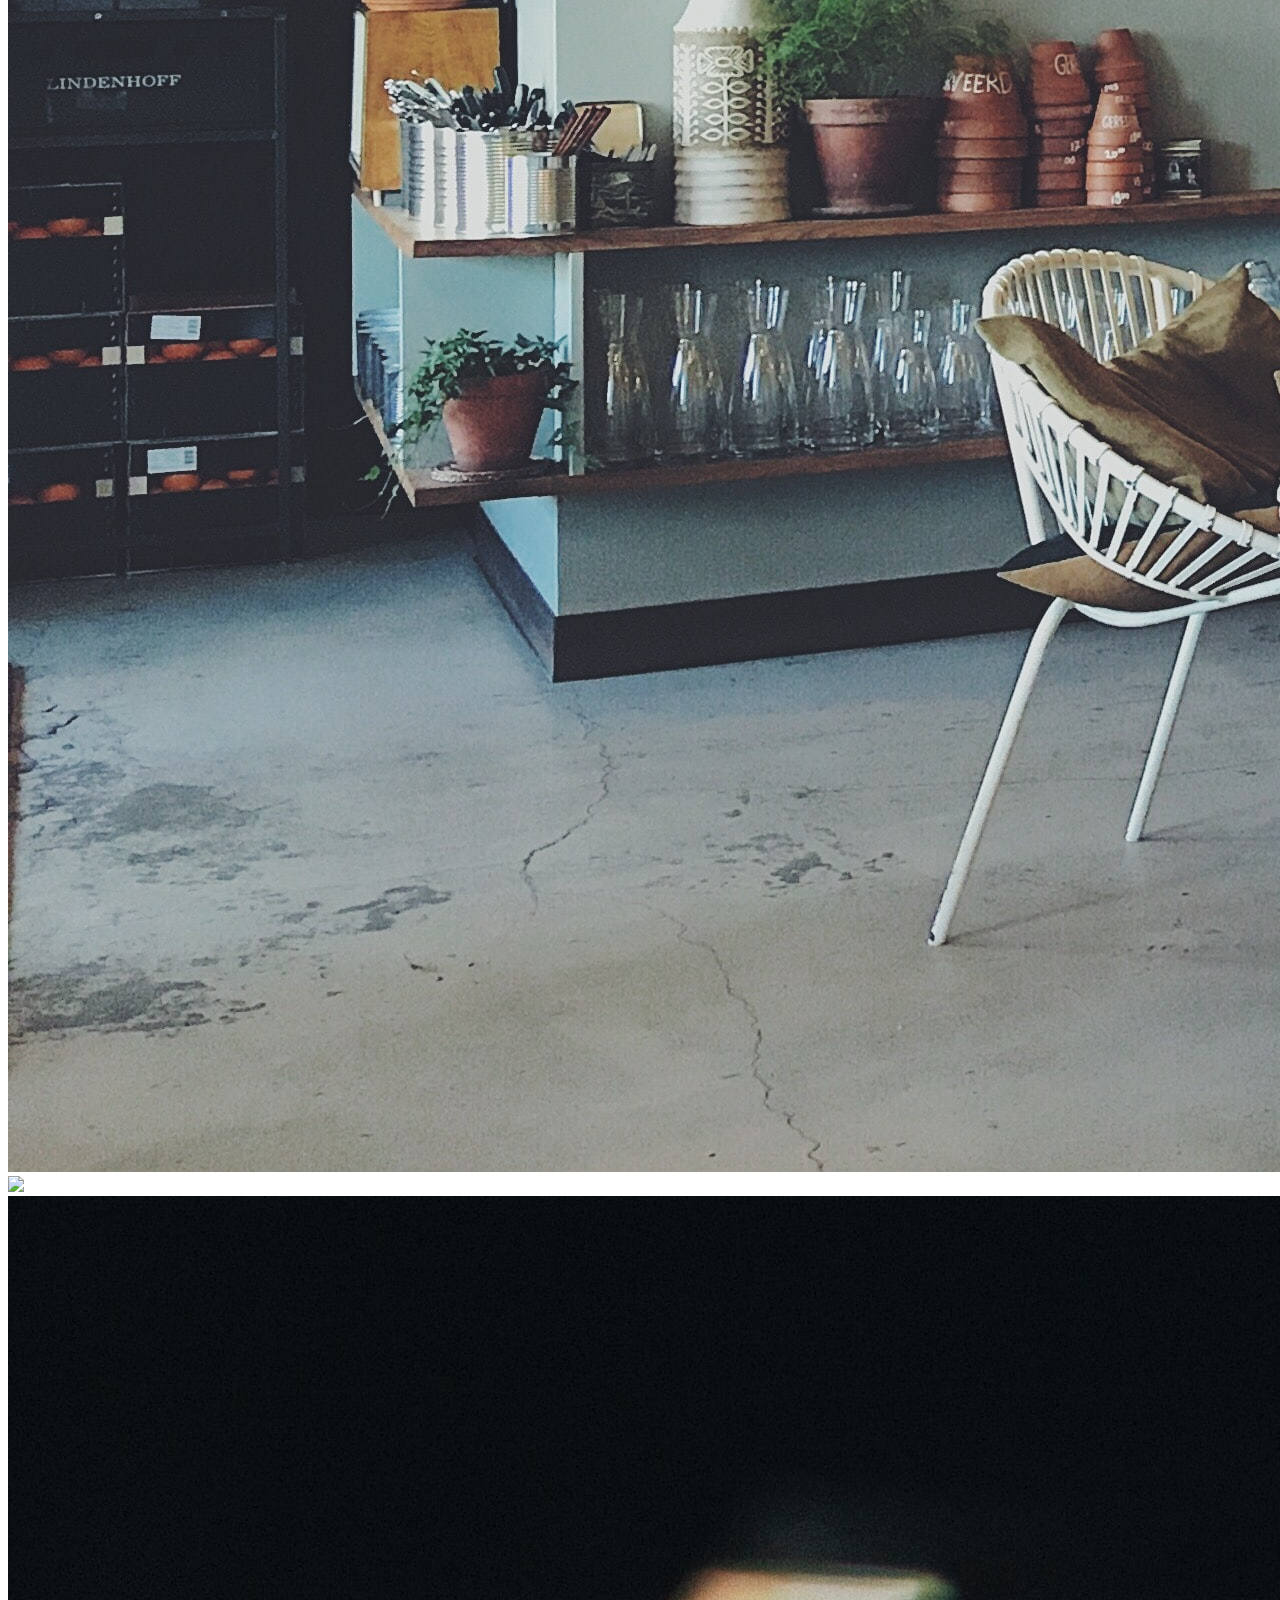
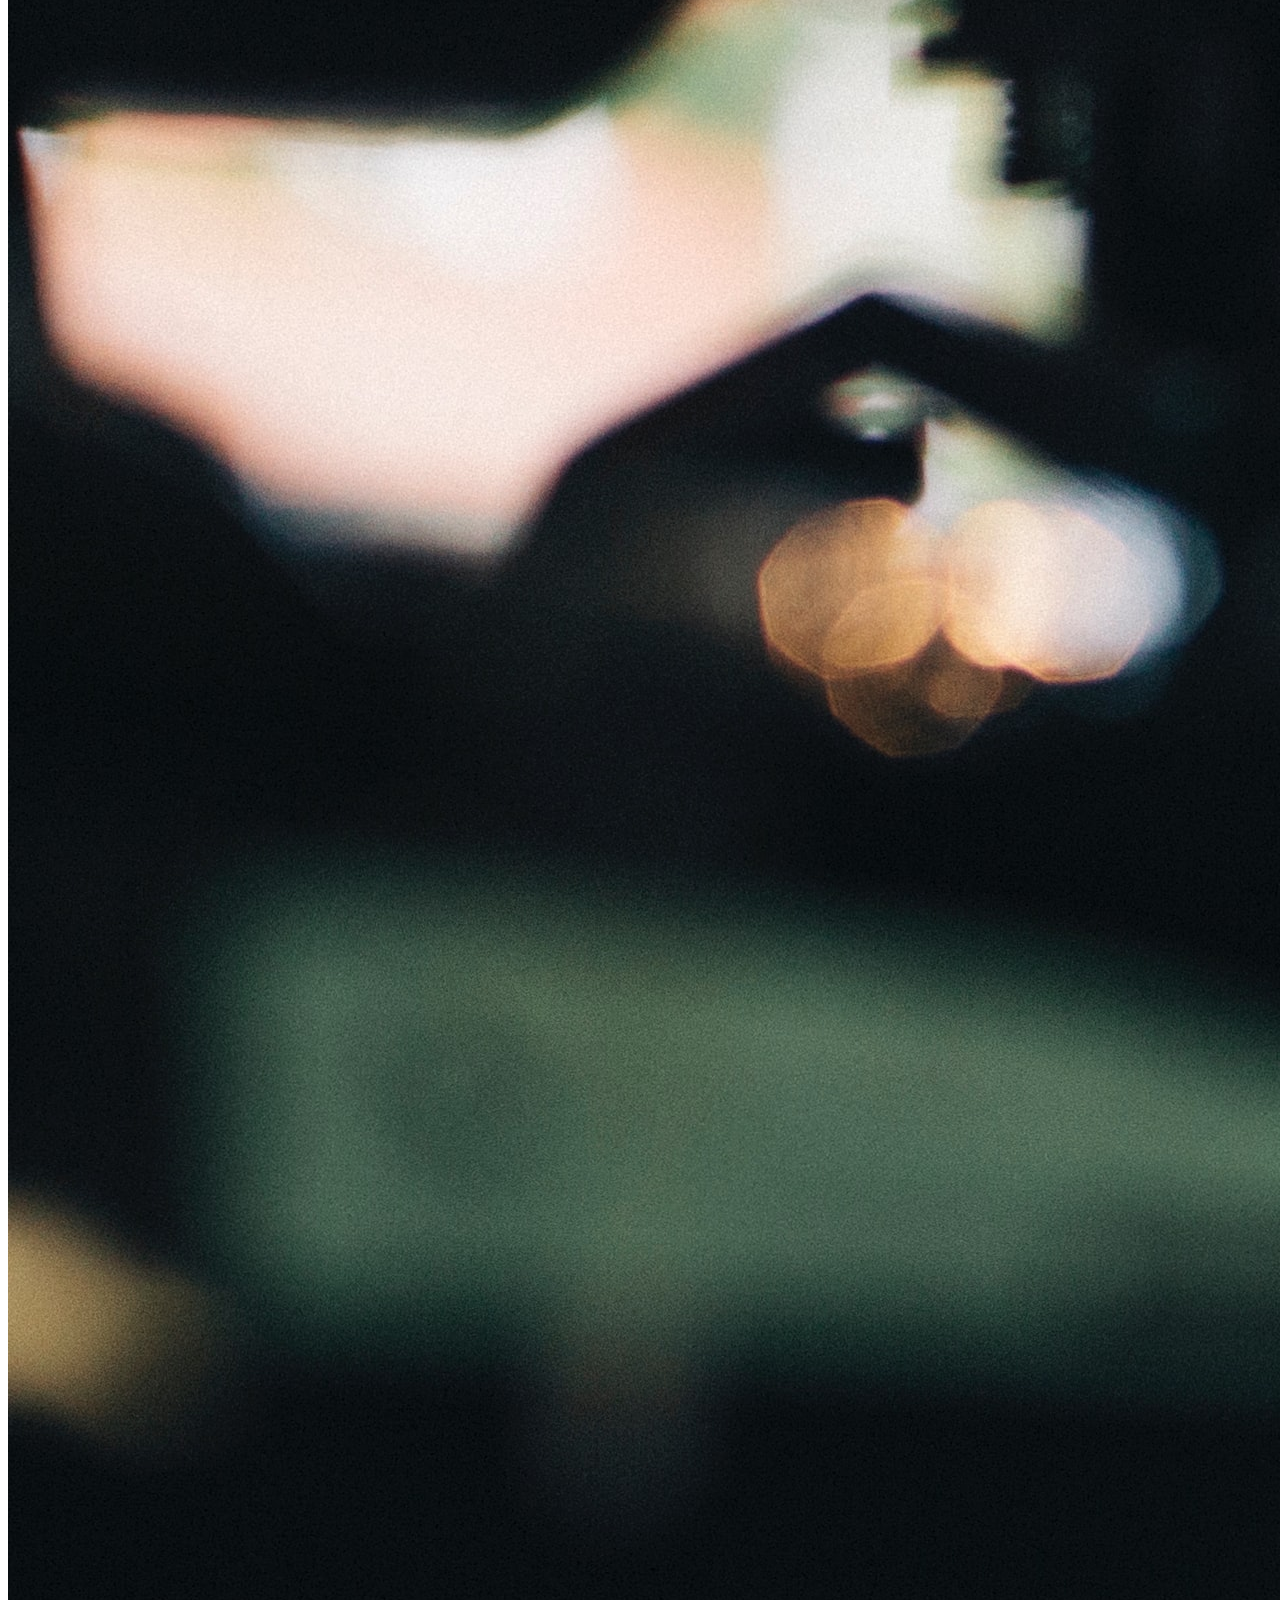
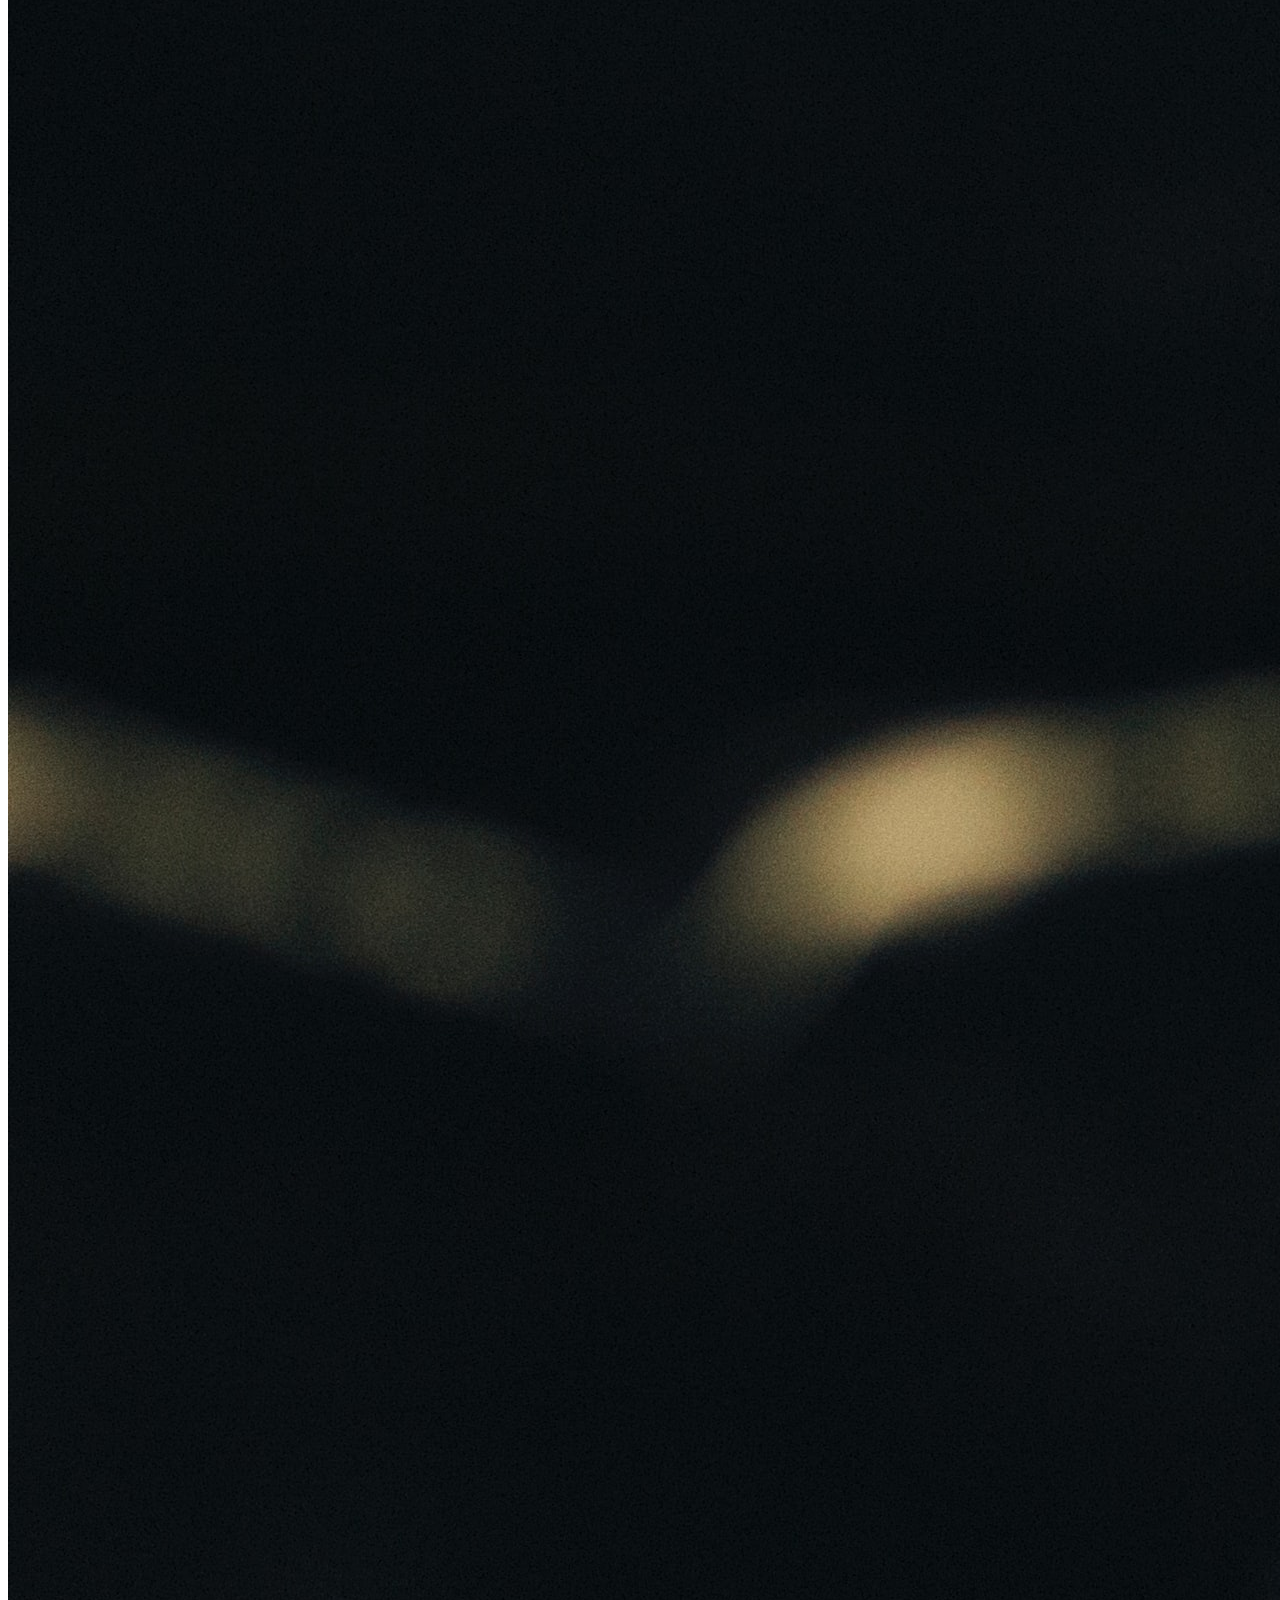
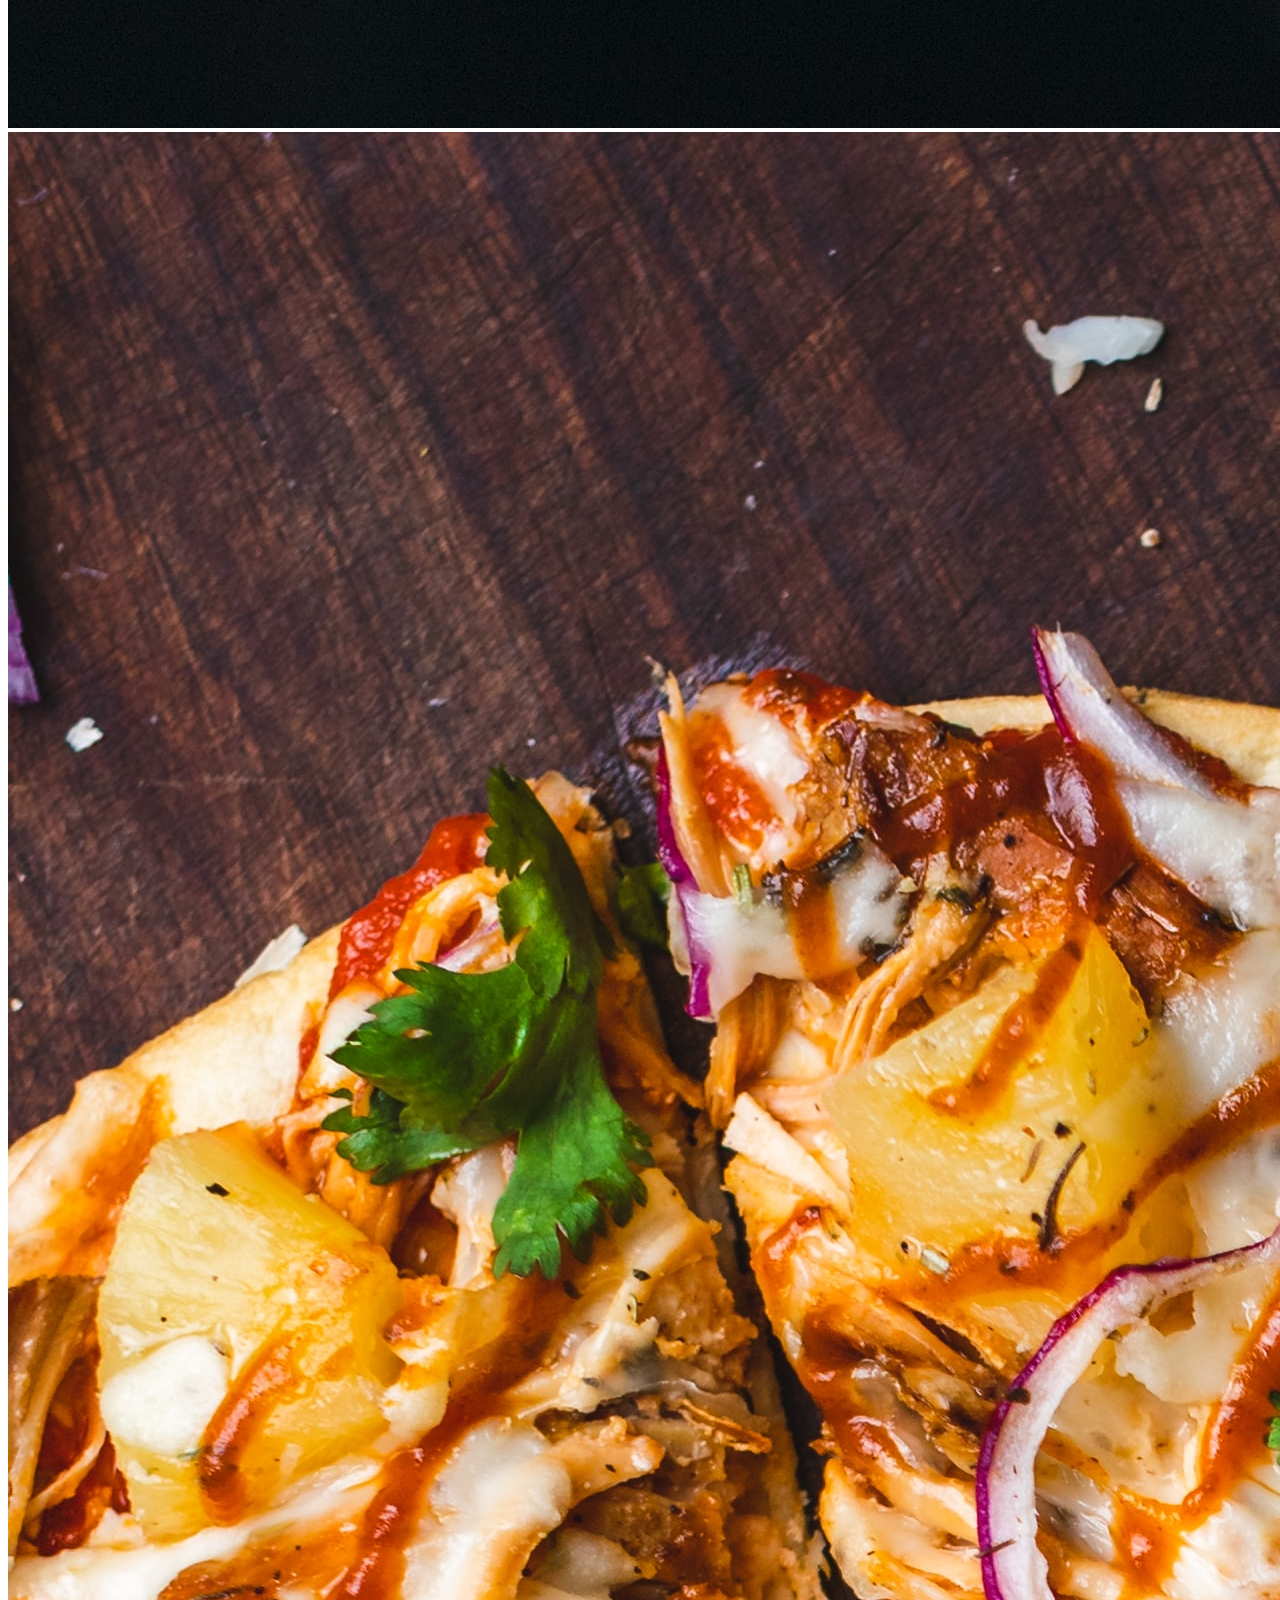
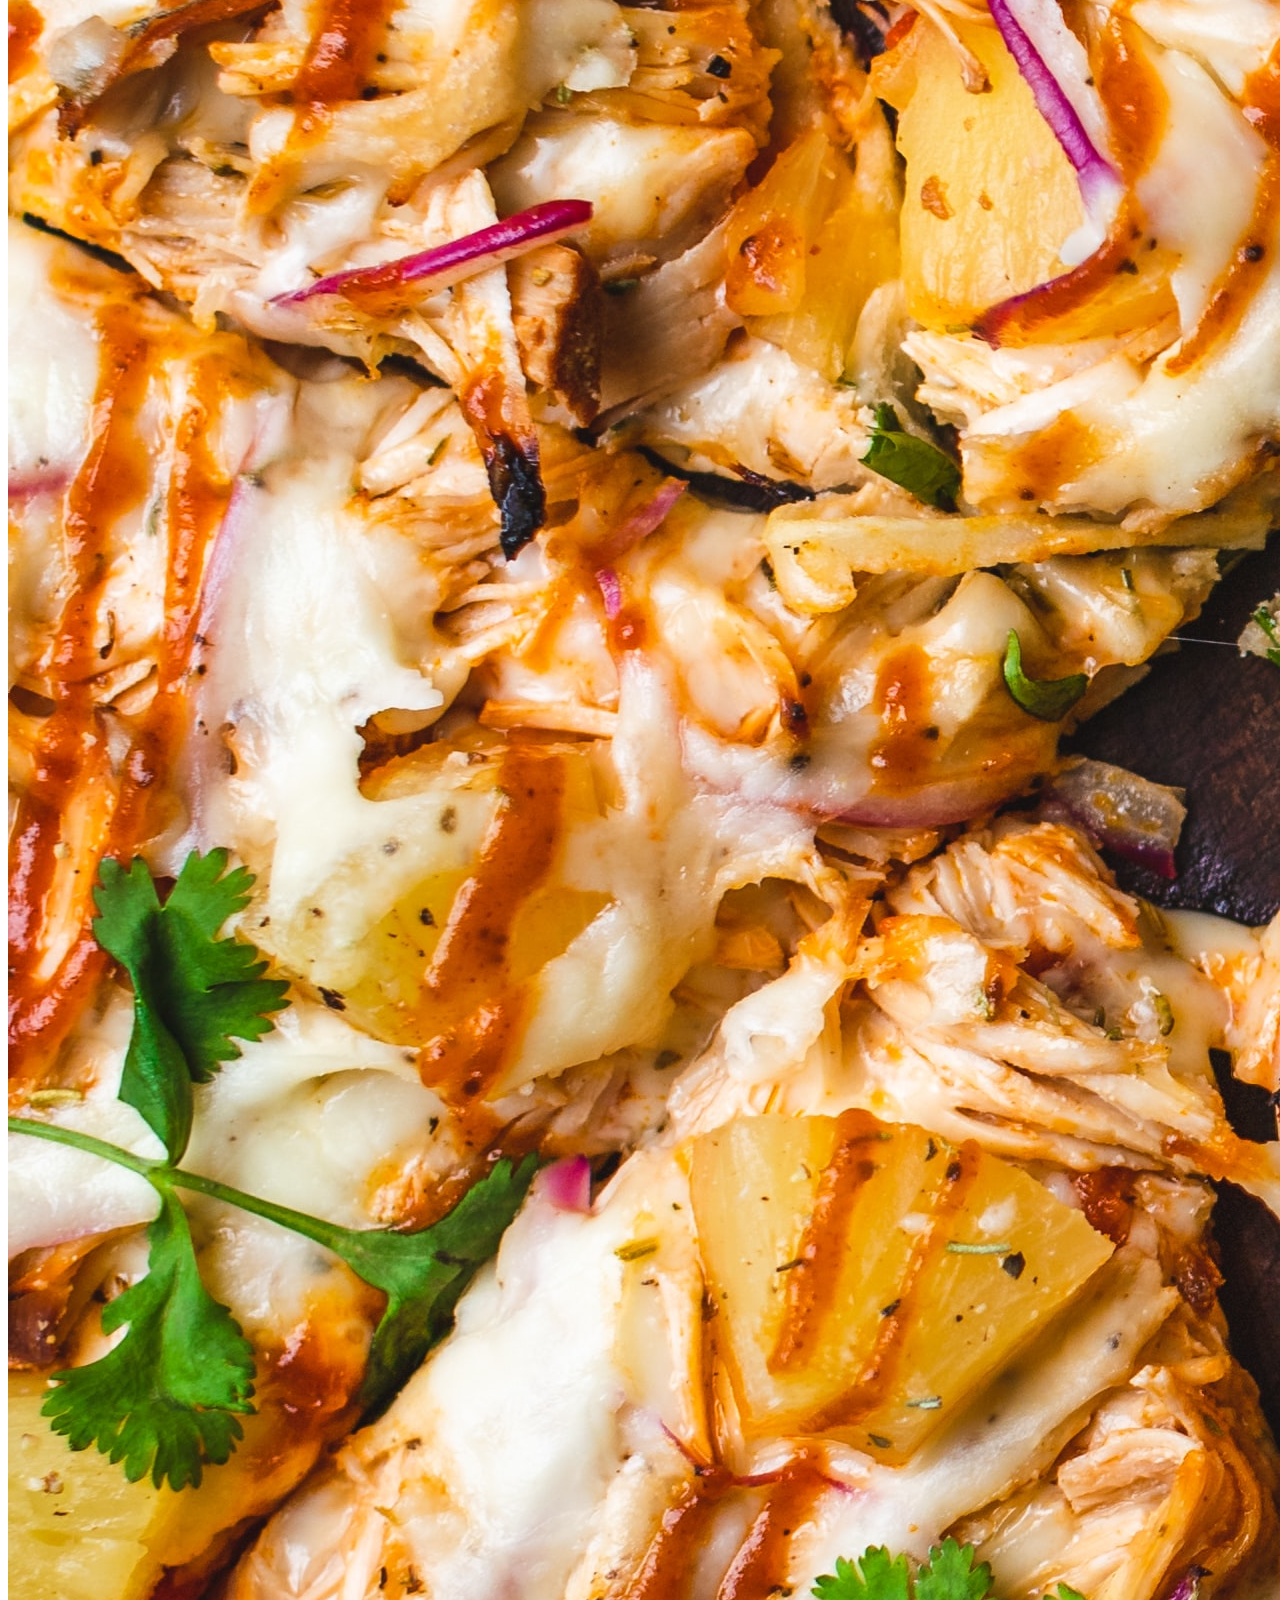
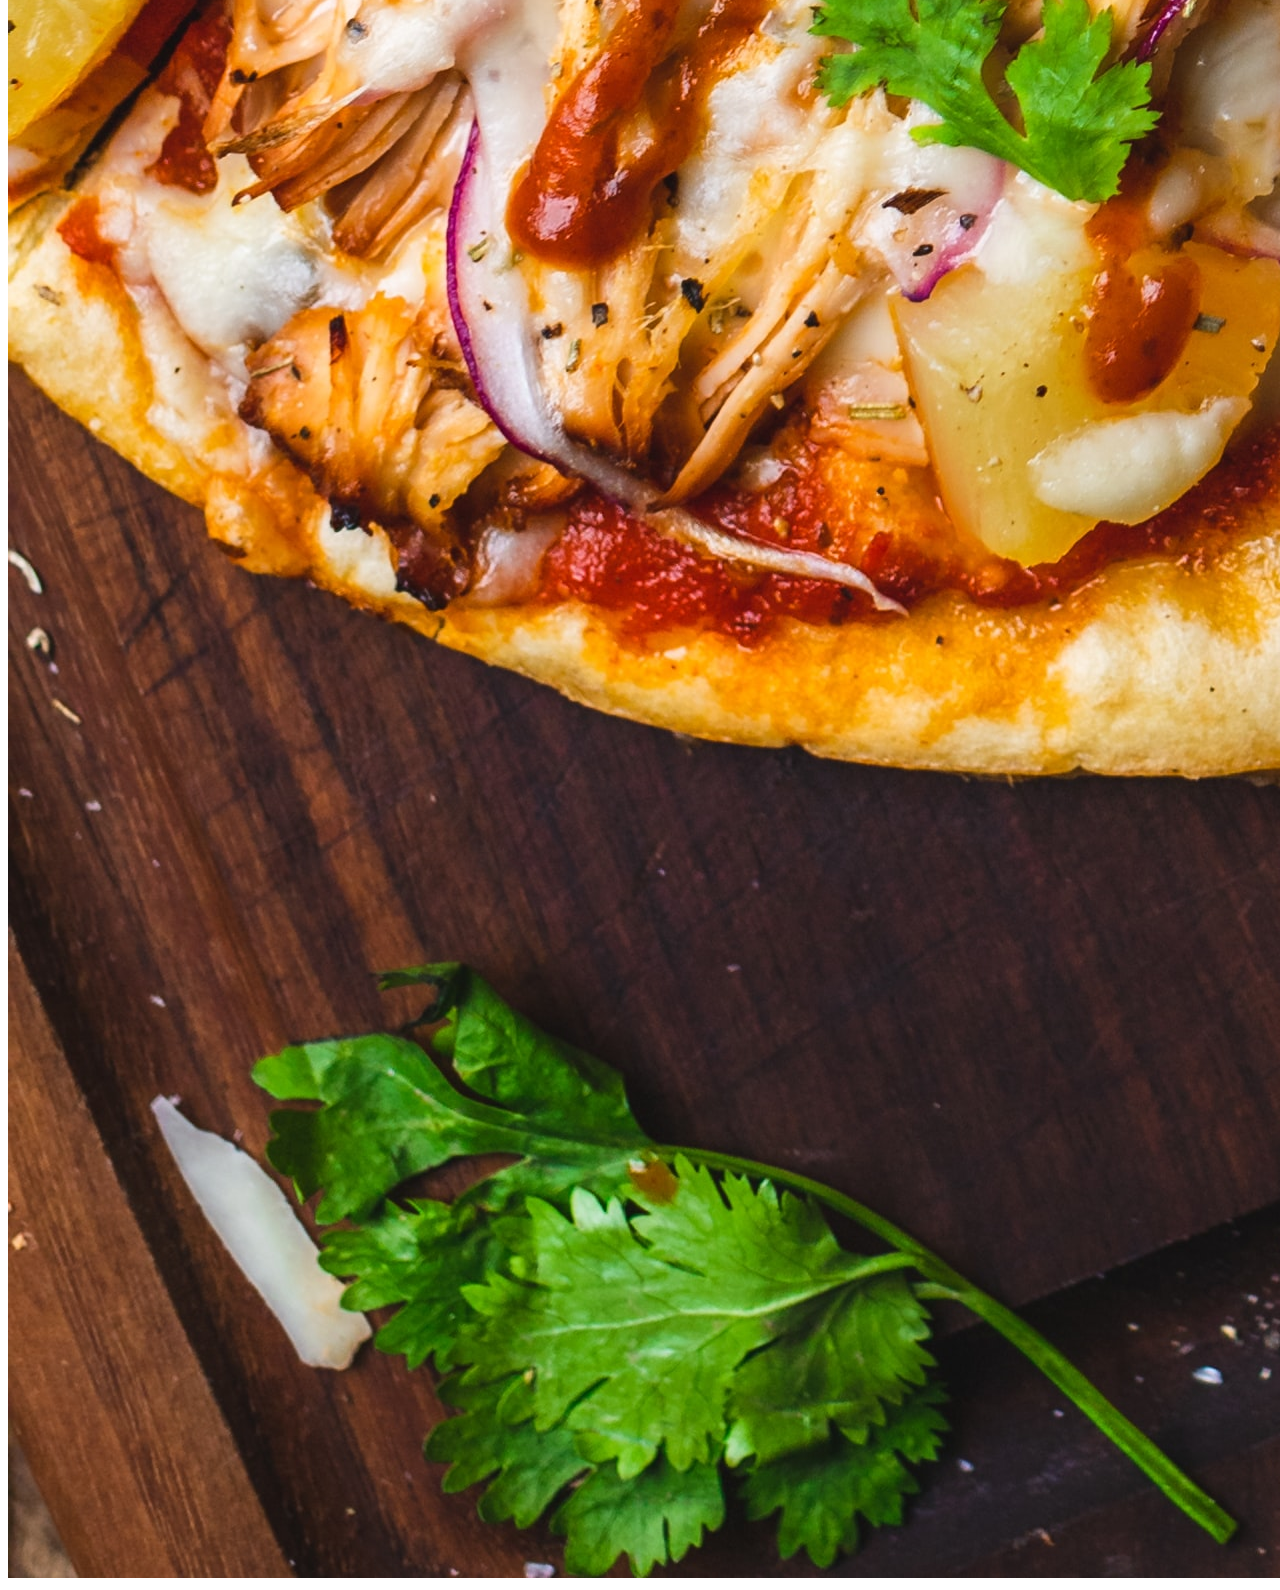
==== commit 1ef13477: "Localised jquery" ====
--- a/index.html
+++ b/index.html
@@ -11,10 +11,10 @@
     <script src="js/bootstrap.min.js"></script>
     <script src="https://www.w3schools.com/lib/w3.js"></script>
     <!--stylesheets-->
-    <link rel="stylesheet" href="css/harry-styles.css" defer>
+    <link rel="stylesheet" href="css/index.css" defer>
     <link rel="stylesheet" href="css/bootstrap.min.css">
     <!--scripts-->
-    <script src="https://ajax.googleapis.com/ajax/libs/jquery/3.3.1/jquery.min.js"></script>
+    <script src="js/jquery-3.3.1.min.js"></script>
     <script src="js/index-slideshow/slideshow.js"></script>
 </head>
 <body onload="fadeImage(4);">
@@ -28,8 +28,6 @@
 
         </div>
     </div>
-    <script src="https://ajax.googleapis.com/ajax/libs/jquery/3.3.1/jquery.min.js"></script>
-
     <!--content-->
     <img id="1" src="images/index-slideshow/cafe.jpg" />
     <img id="2" src="images/index-slideshow/cake.jpg" />
@@ -42,8 +40,4 @@
 
 </body>
 
-<body onload="fadeImage(4);">
-    
-</body>
-
 </html>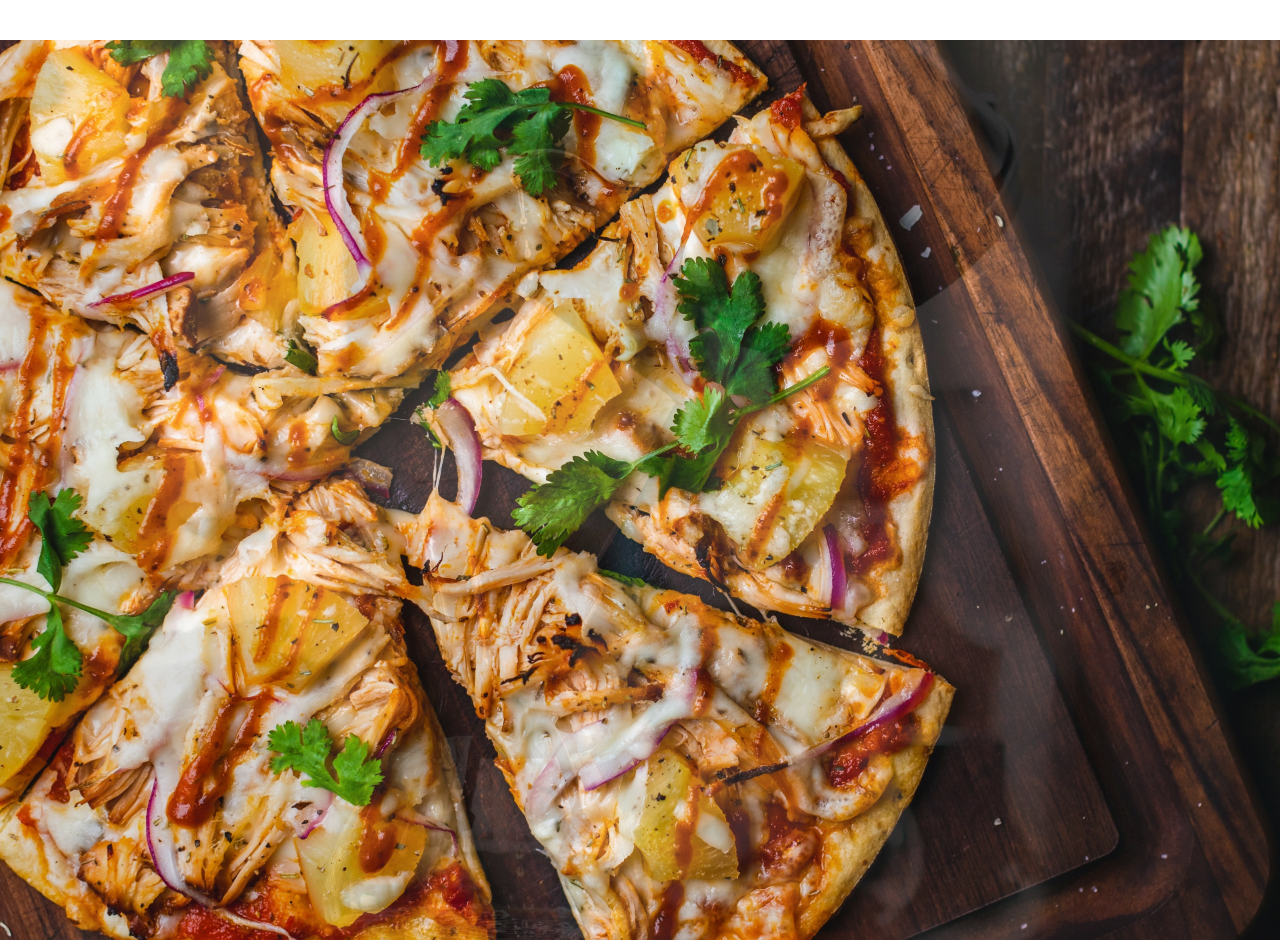
==== commit dfb8d95e: "Fixed conflict" ====
--- a/index.html
+++ b/index.html
@@ -28,11 +28,14 @@
 
         </div>
     </div>
+    <script src="https://ajax.googleapis.com/ajax/libs/jquery/3.3.1/jquery.min.js"></script>
     <!--content-->
-    <img id="1" src="images/index-slideshow/cafe.jpg" />
-    <img id="2" src="images/index-slideshow/cake.jpg" />
-    <img id="3" src="images/index-slideshow/coffee.jpg" />
-    <img id="4" src="images/index-slideshow/pizza.jpg" />
+    <div id="slideshow">
+        <img id="1" src="images/index-slideshow/cafe.jpg" />
+        <img id="2" src="images/index-slideshow/cake.jpg" />
+        <img id="3" src="images/index-slideshow/coffee.jpg" />
+        <img id="4" src="images/index-slideshow/pizza.jpg" />
+    </div>
 
     <script>
         w3.includeHTML();
--- a/css/index.css
+++ b/css/index.css
@@ -0,0 +1,34 @@
+﻿@charset "UTF-8";
+
+/* Set the box-sizing model to border-box for all the elements in the document */
+
+
+* {
+  box-sizing: inherit;
+}
+
+main{
+    margin:20px;
+    padding:10px;
+}
+
+#slideshow {
+    
+}
+body img:not(header) {
+    position: absolute;
+    margin: auto;
+    left: 0;
+    right: 0;
+    /*
+    height:500px;
+    width:500px;
+    */
+}
+
+#slideshow img{
+    margin-top: 2em;
+    object-fit:cover;
+    height:100%;
+    width:100%;
+}
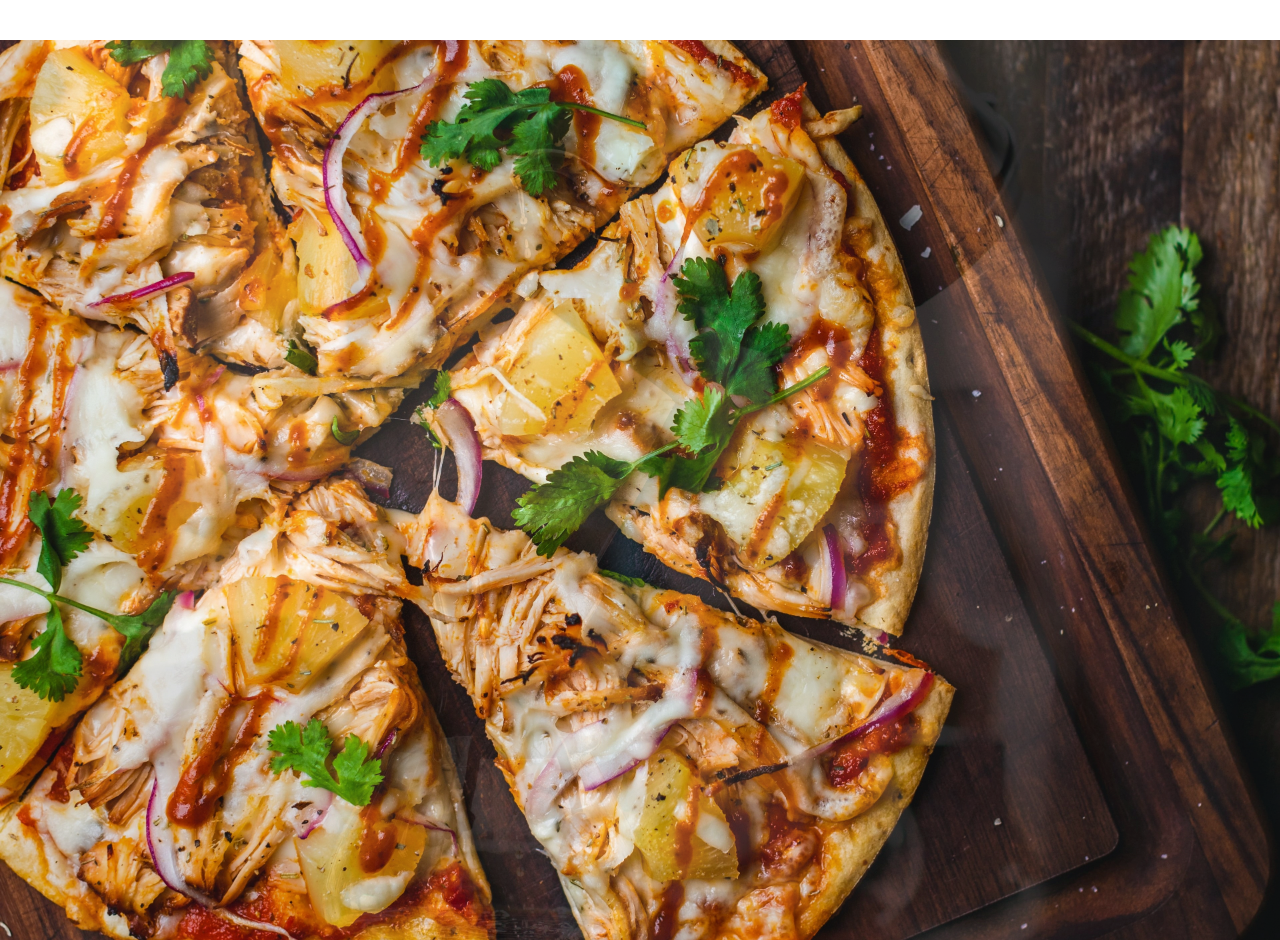
==== commit f2db0ec4: "Added Favicon, removed double script importing" ====
--- a/index.html
+++ b/index.html
@@ -14,8 +14,8 @@
     <link rel="stylesheet" href="css/index.css" defer>
     <link rel="stylesheet" href="css/bootstrap.min.css">
     <!--scripts-->
-    <script src="js/jquery-3.3.1.min.js"></script>
     <script src="js/index-slideshow/slideshow.js"></script>
+    <link rel="shortcut icon" type="image/jpg" href="images/favicon.ico" />
 </head>
 <body onload="fadeImage(4);">
 
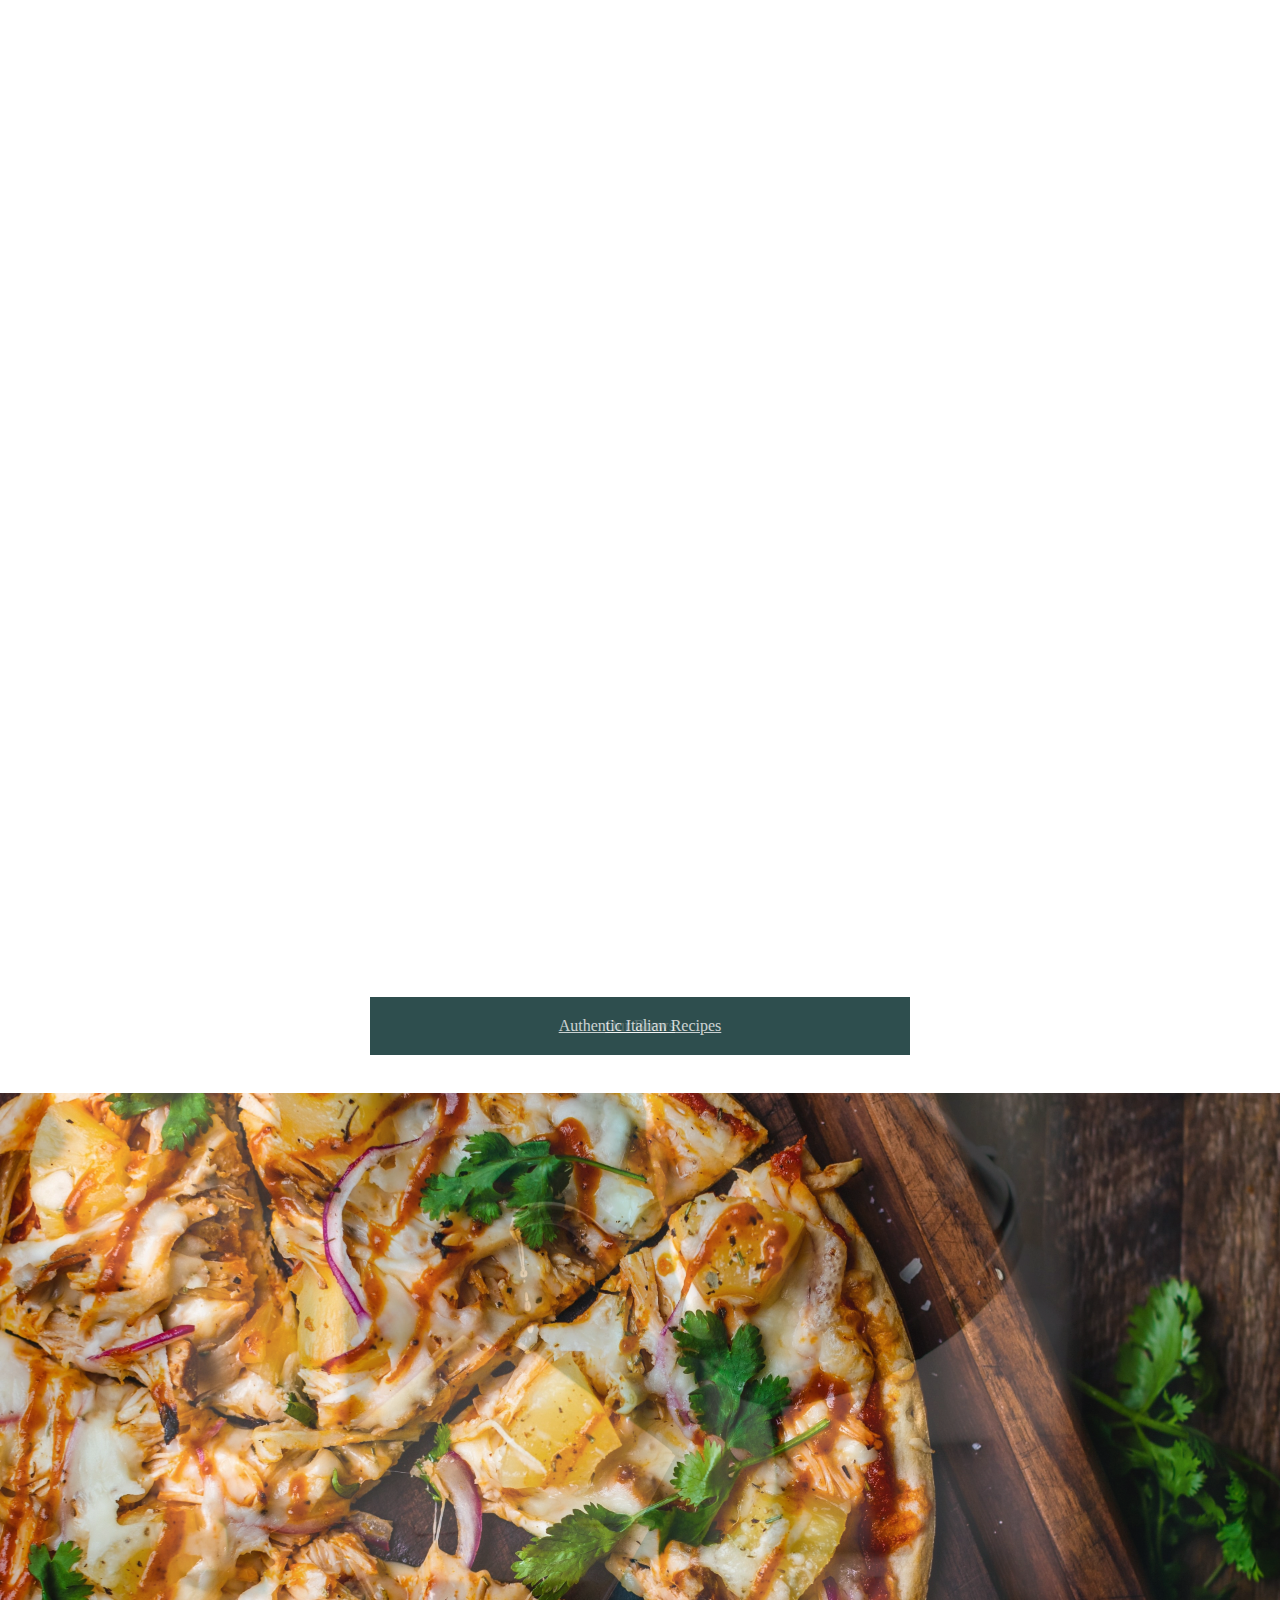
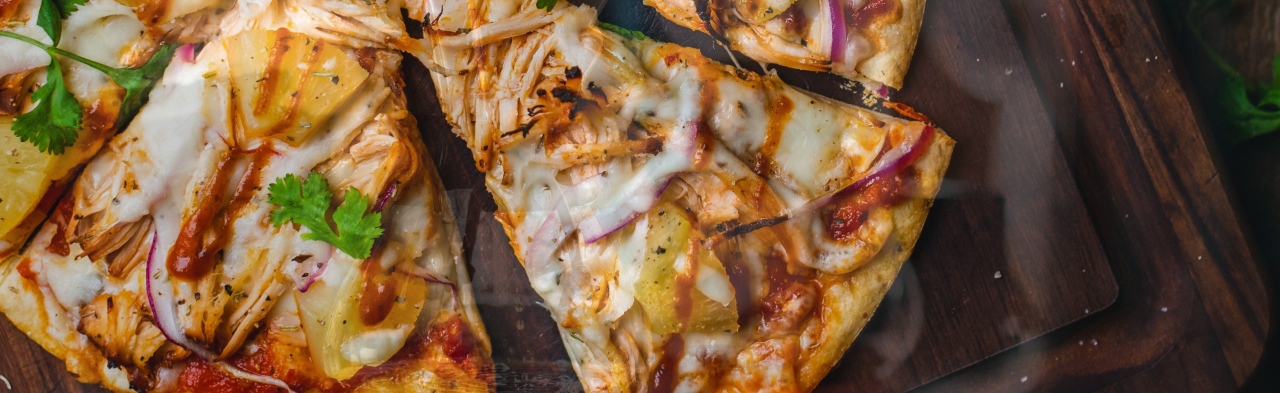
==== commit 6df1b9b5: "finished index.html" ====
--- a/index.html
+++ b/index.html
@@ -14,8 +14,8 @@
     <link rel="stylesheet" href="css/index.css" defer>
     <link rel="stylesheet" href="css/bootstrap.min.css">
     <!--scripts-->
+    <script src="https://ajax.googleapis.com/ajax/libs/jquery/3.3.1/jquery.min.js"></script>
     <script src="js/index-slideshow/slideshow.js"></script>
-    <link rel="shortcut icon" type="image/jpg" href="images/favicon.ico" />
 </head>
 <body onload="fadeImage(4);">
 
@@ -29,12 +29,29 @@
         </div>
     </div>
     <script src="https://ajax.googleapis.com/ajax/libs/jquery/3.3.1/jquery.min.js"></script>
+
     <!--content-->
     <div id="slideshow">
-        <img id="1" src="images/index-slideshow/cafe.jpg" />
-        <img id="2" src="images/index-slideshow/cake.jpg" />
-        <img id="3" src="images/index-slideshow/coffee.jpg" />
-        <img id="4" src="images/index-slideshow/pizza.jpg" />
+        <div id="1">
+            <img src="images/index-slideshow/cafe.jpg" />
+            <a id="btn" href="#">Locate Us</a>
+        </div>
+        <div id="2">
+            <img src="images/index-slideshow/cake.jpg" />
+            <a id="btn" href="#">Bakery</a>
+        </div>
+        <div id="3">
+            <img src="images/index-slideshow/coffee.jpg" />
+            <a id="btn" href="coffee.html">Our Brews</a>
+        </div>
+        <div id="4">
+            <img src="images/index-slideshow/pizza.jpg" />
+            <a id="btn" href="pizza.html">Authentic Italian Recipes</a>
+        </div>
+    </div>
+
+    <div id="footer">
+        <div w3-include-html="footer.html"></div>
     </div>
 
     <script>
--- a/css/index.css
+++ b/css/index.css
@@ -12,7 +12,7 @@
     padding:10px;
 }
 
-#slideshow {
+#slideshow{
     
 }
 body img:not(header) {
@@ -20,15 +20,29 @@
     margin: auto;
     left: 0;
     right: 0;
-    /*
-    height:500px;
-    width:500px;
-    */
 }
 
-#slideshow img{
-    margin-top: 2em;
-    object-fit:cover;
-    height:100%;
-    width:100%;
+#slideshow img {
+    margin-top: 8em;
+    object-fit: cover;
+    height: 100%;
+    width: 100%;
 }
+
+#btn {
+    position: absolute;
+    margin: auto;
+    text-align:center;
+    left: 0;
+    right: 0;
+    width:500px;
+    padding:20px;
+    font-size:1em;
+    background-color:darkslategrey;
+    color:whitesmoke;
+    margin-top:2em;
+}
+
+#footer{
+    margin-top:60.3em;
+}
